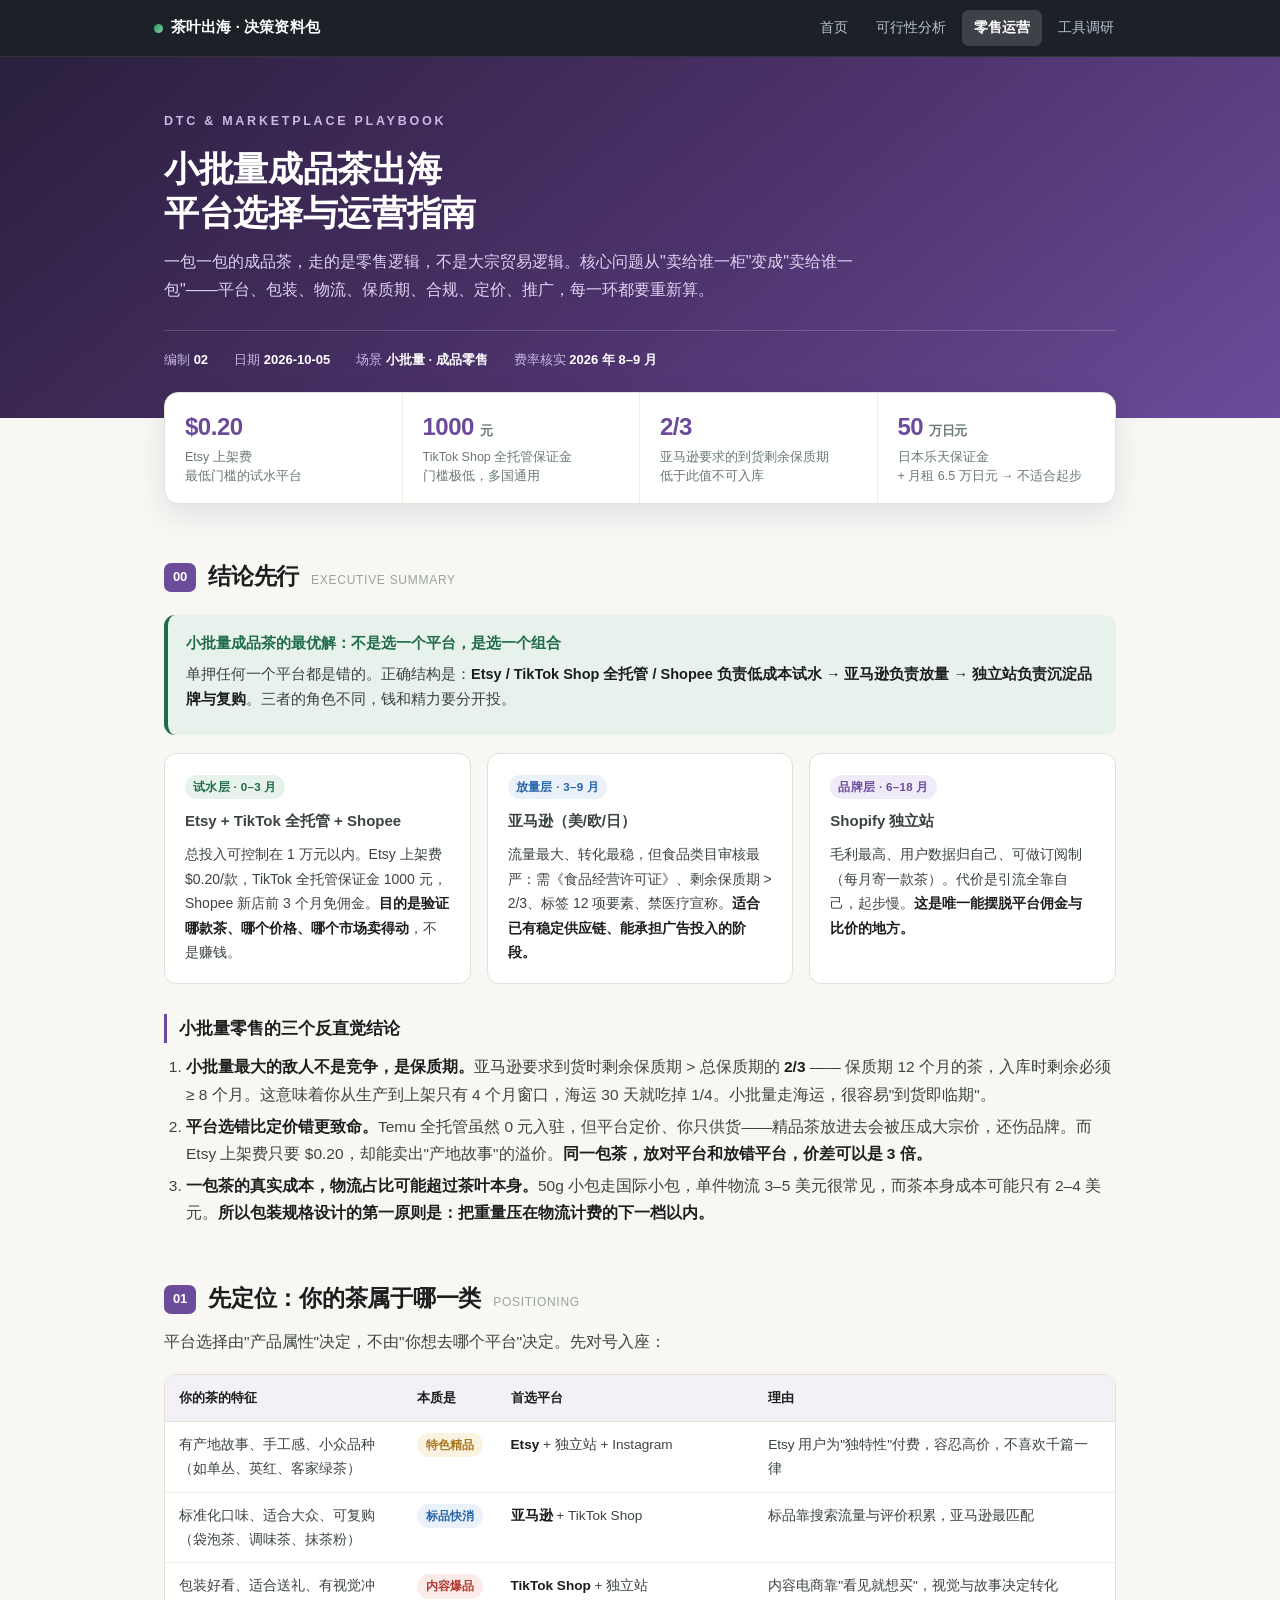
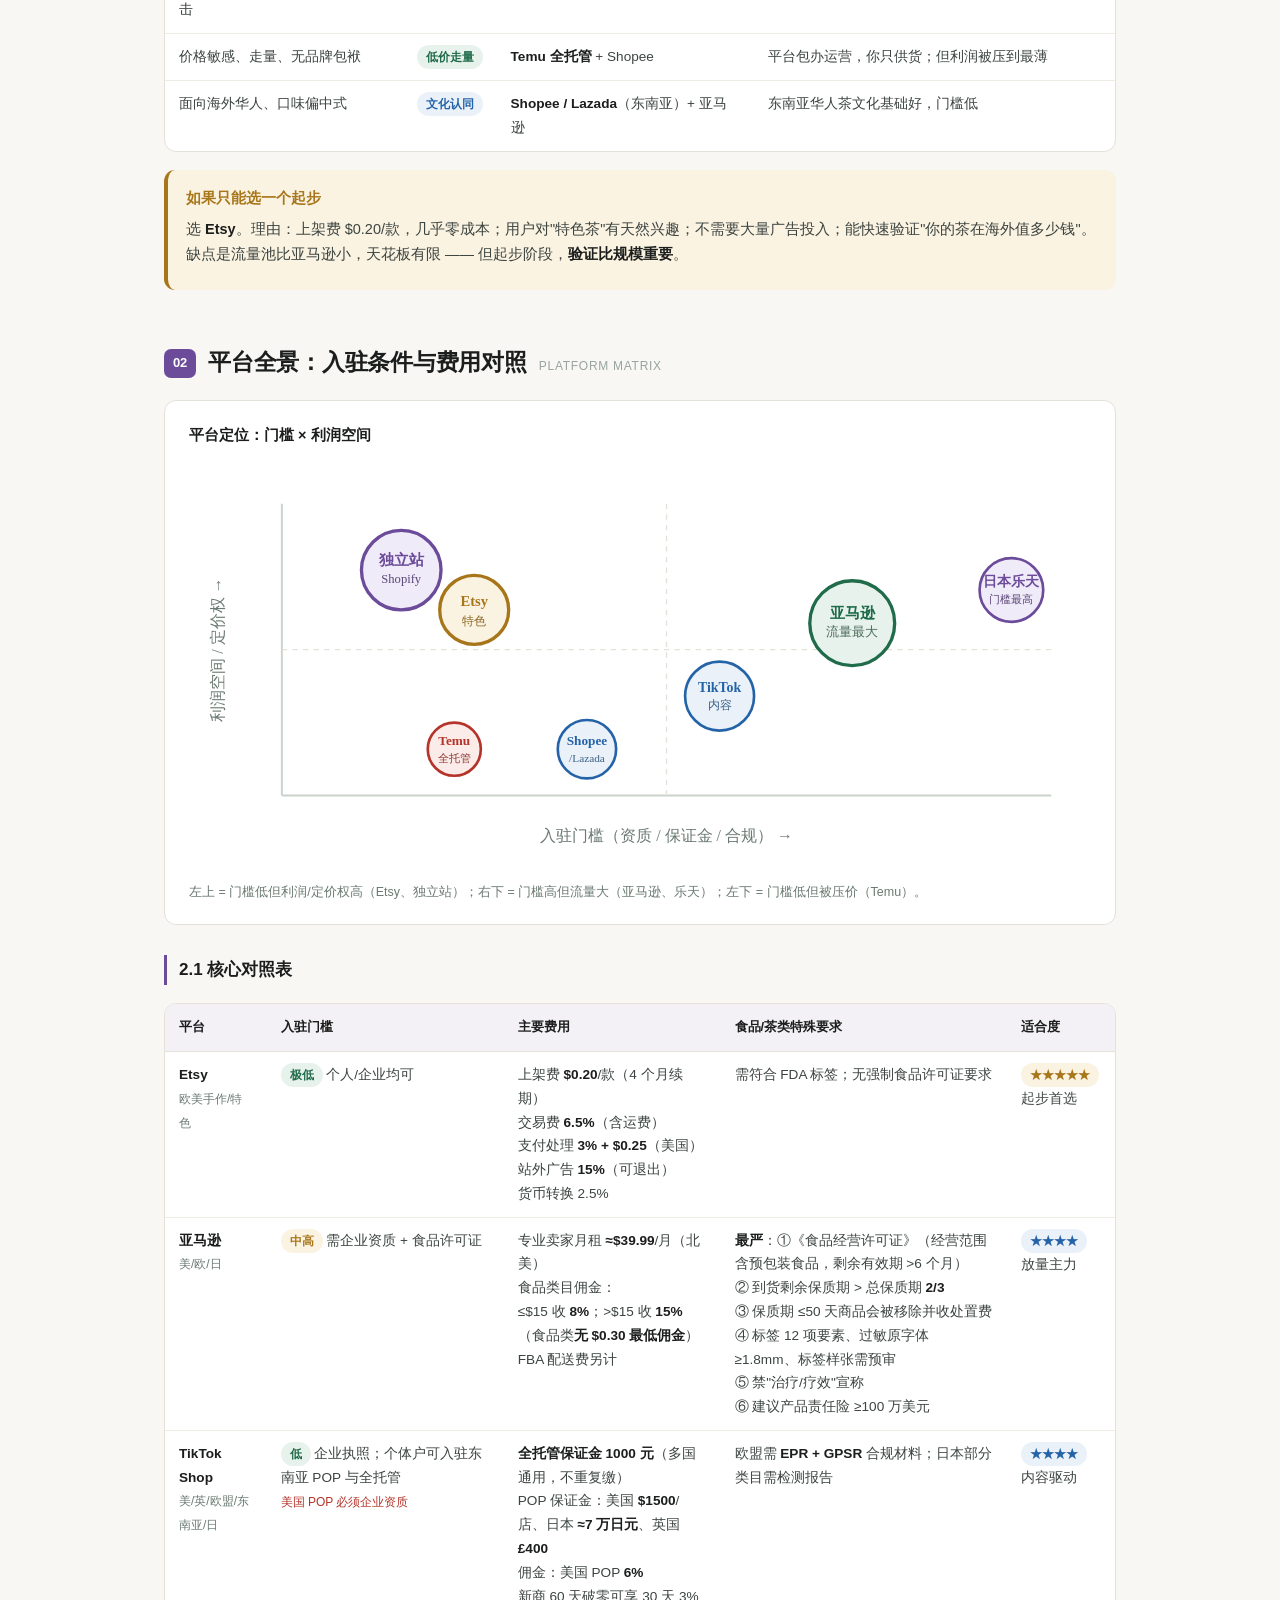
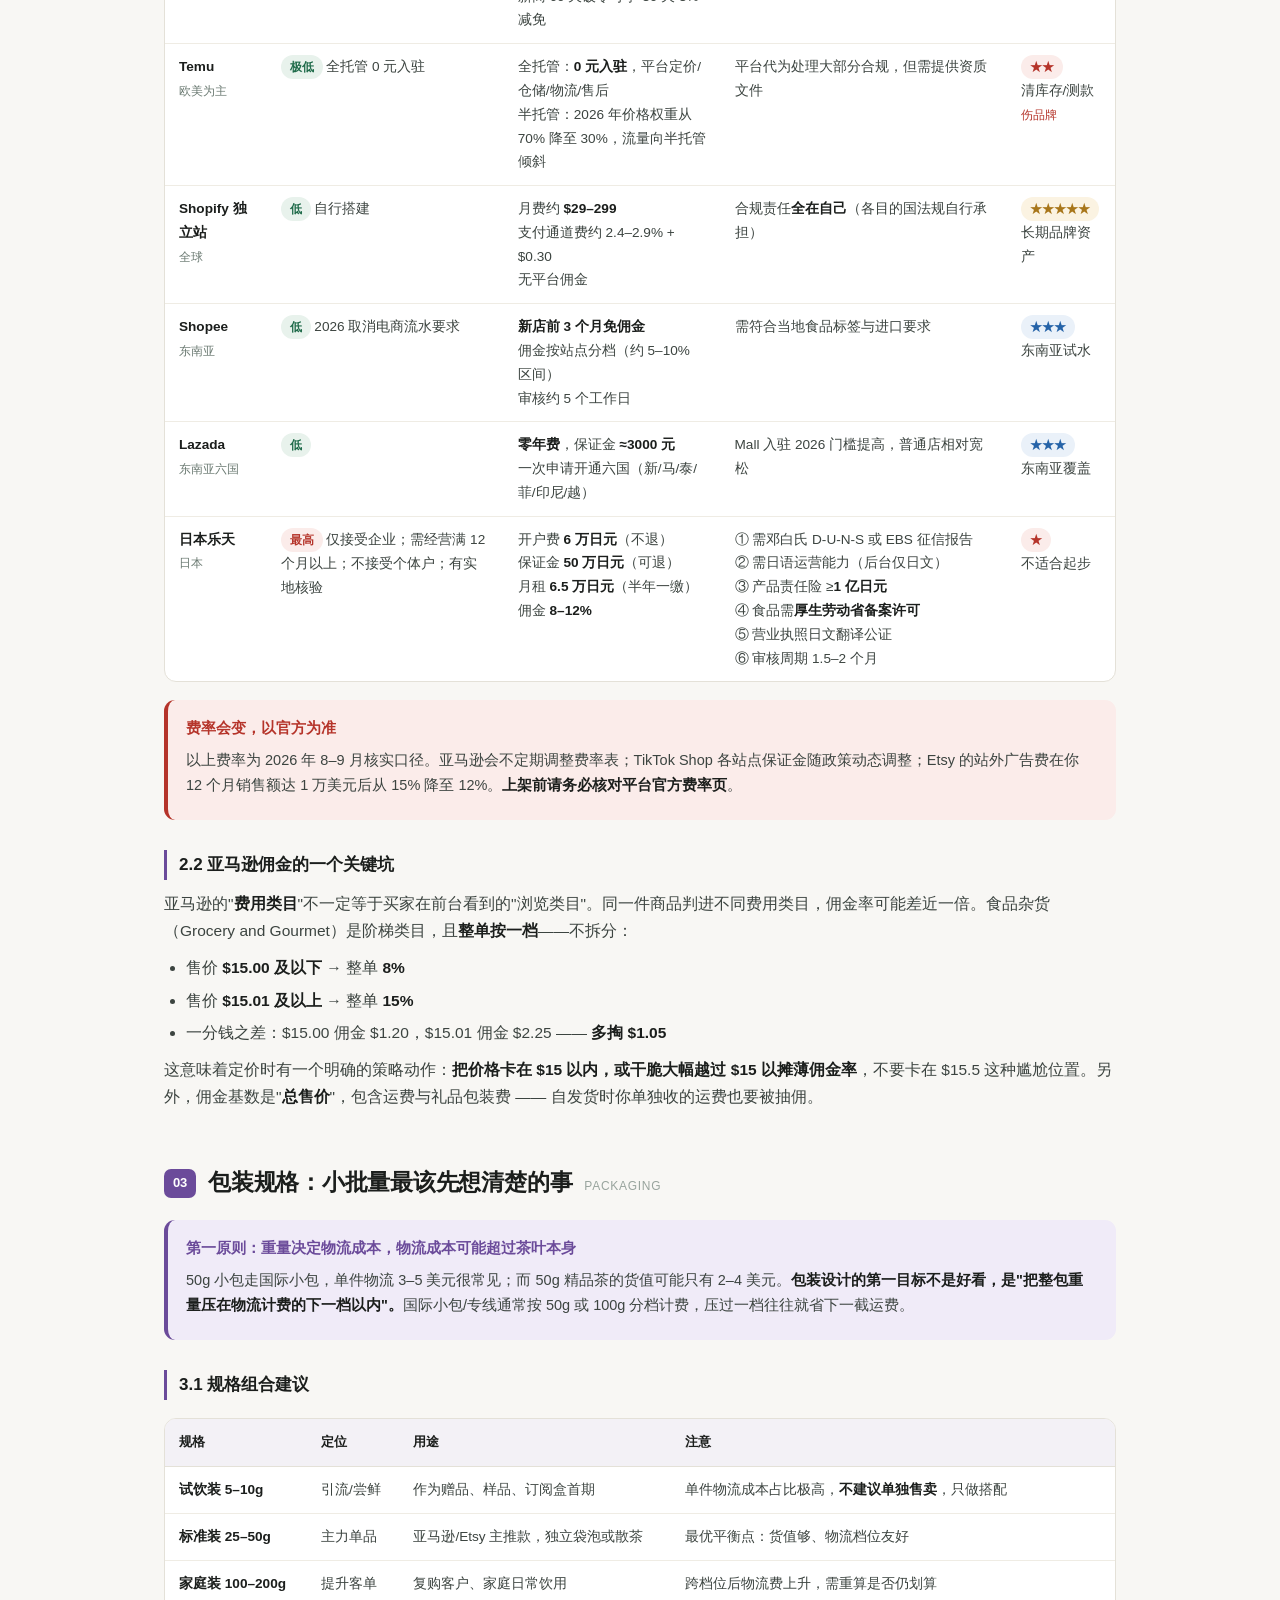
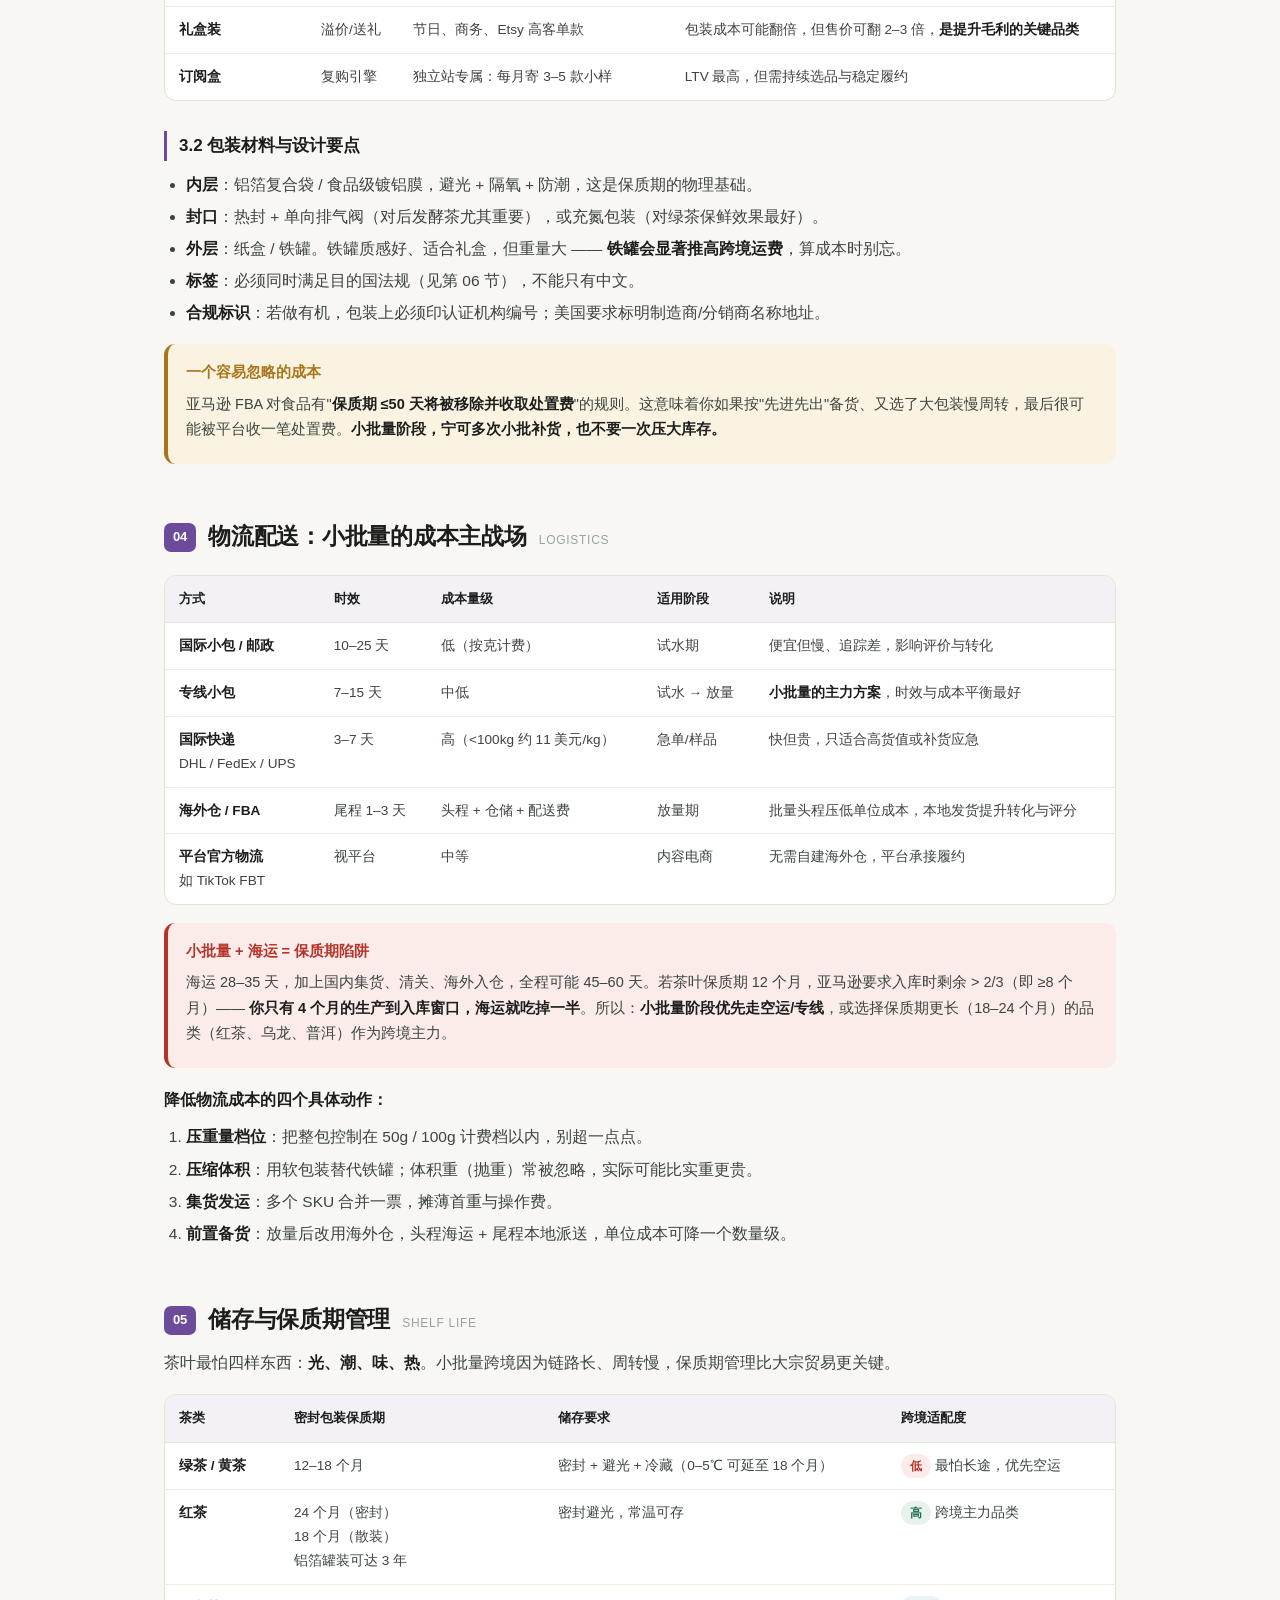
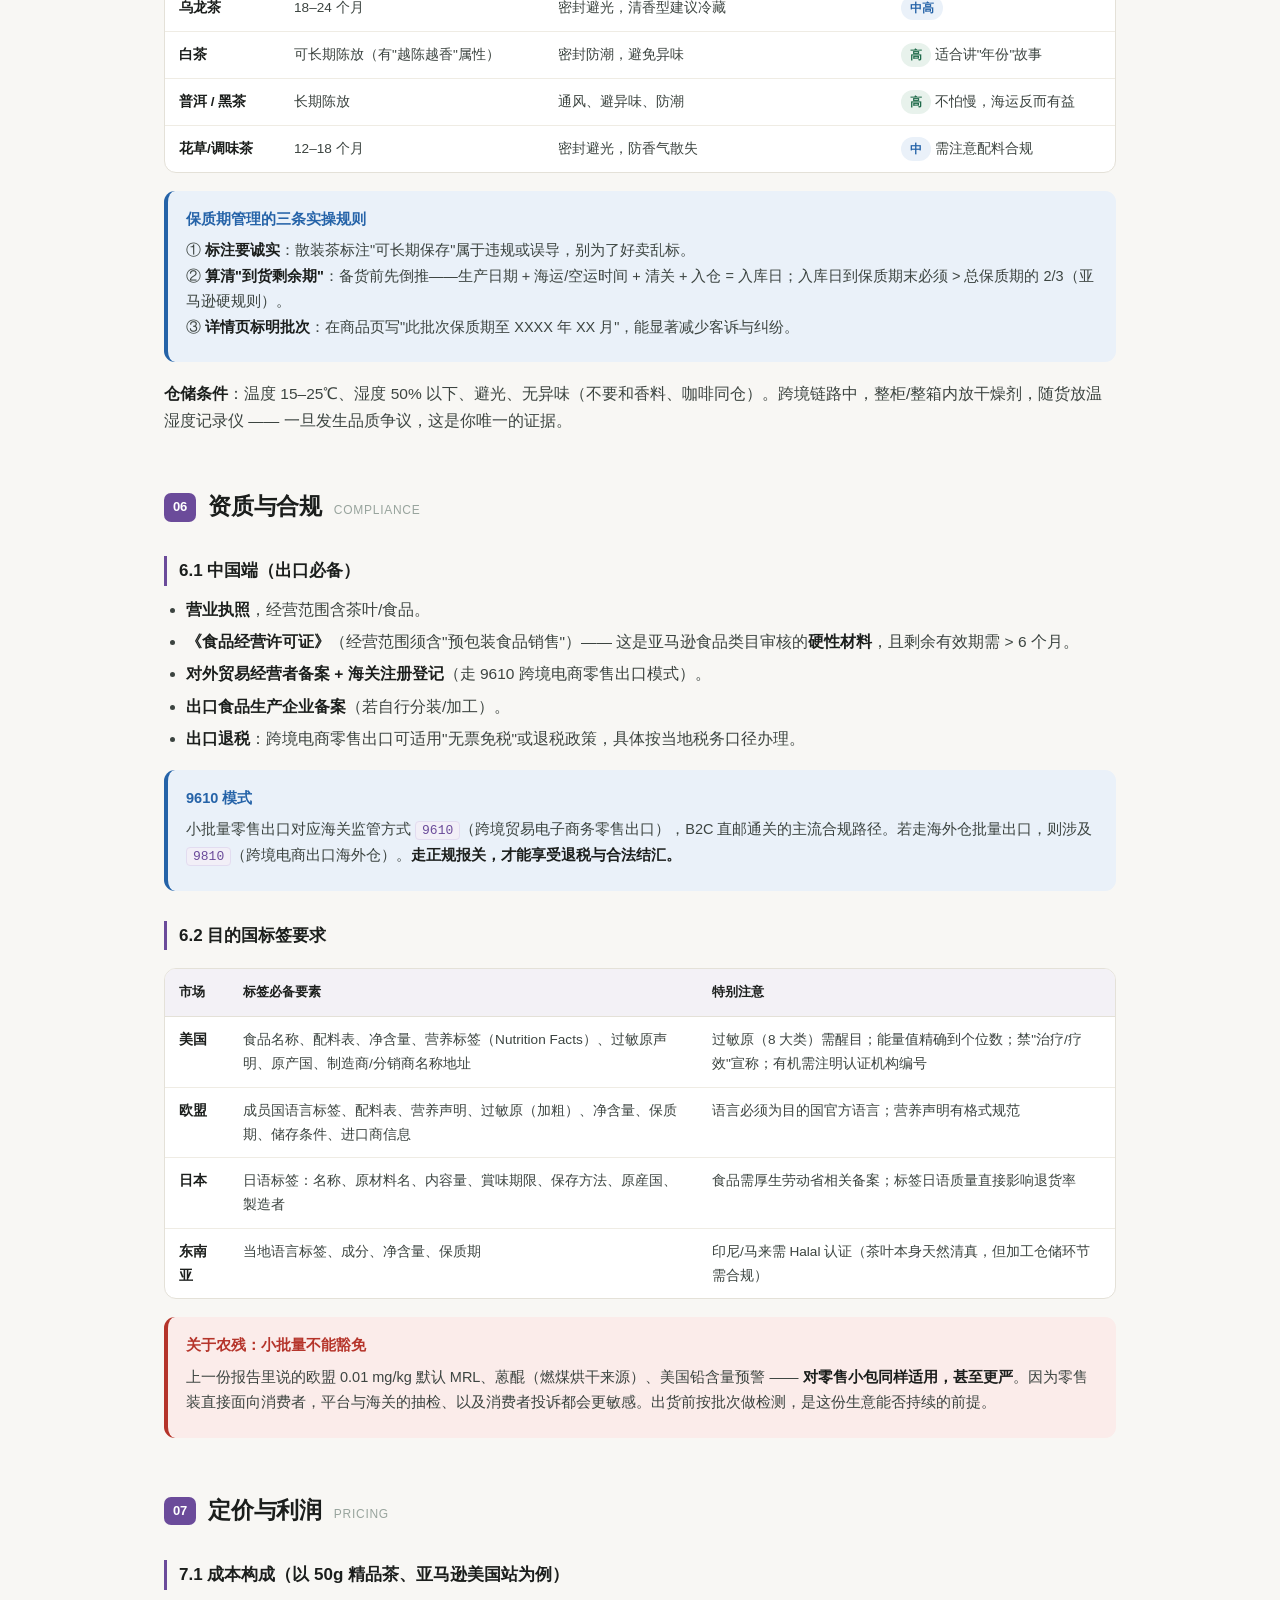
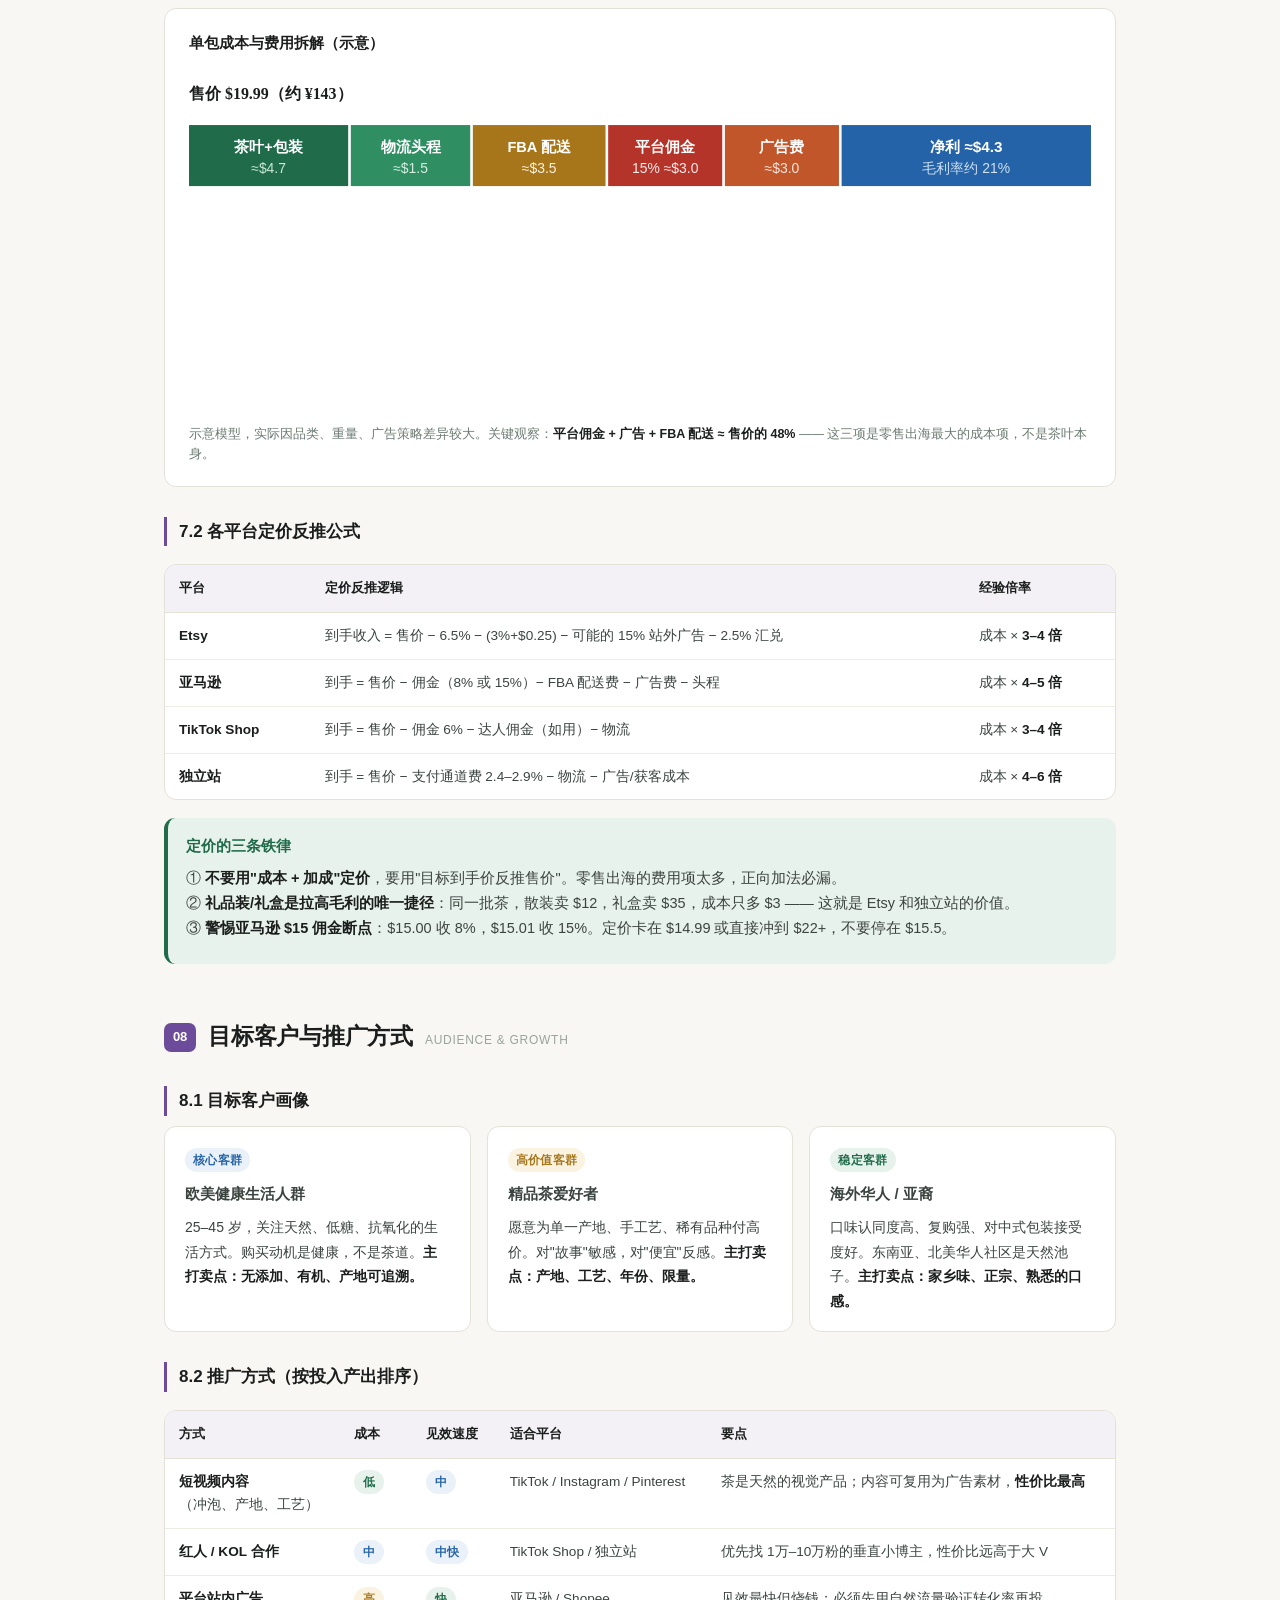
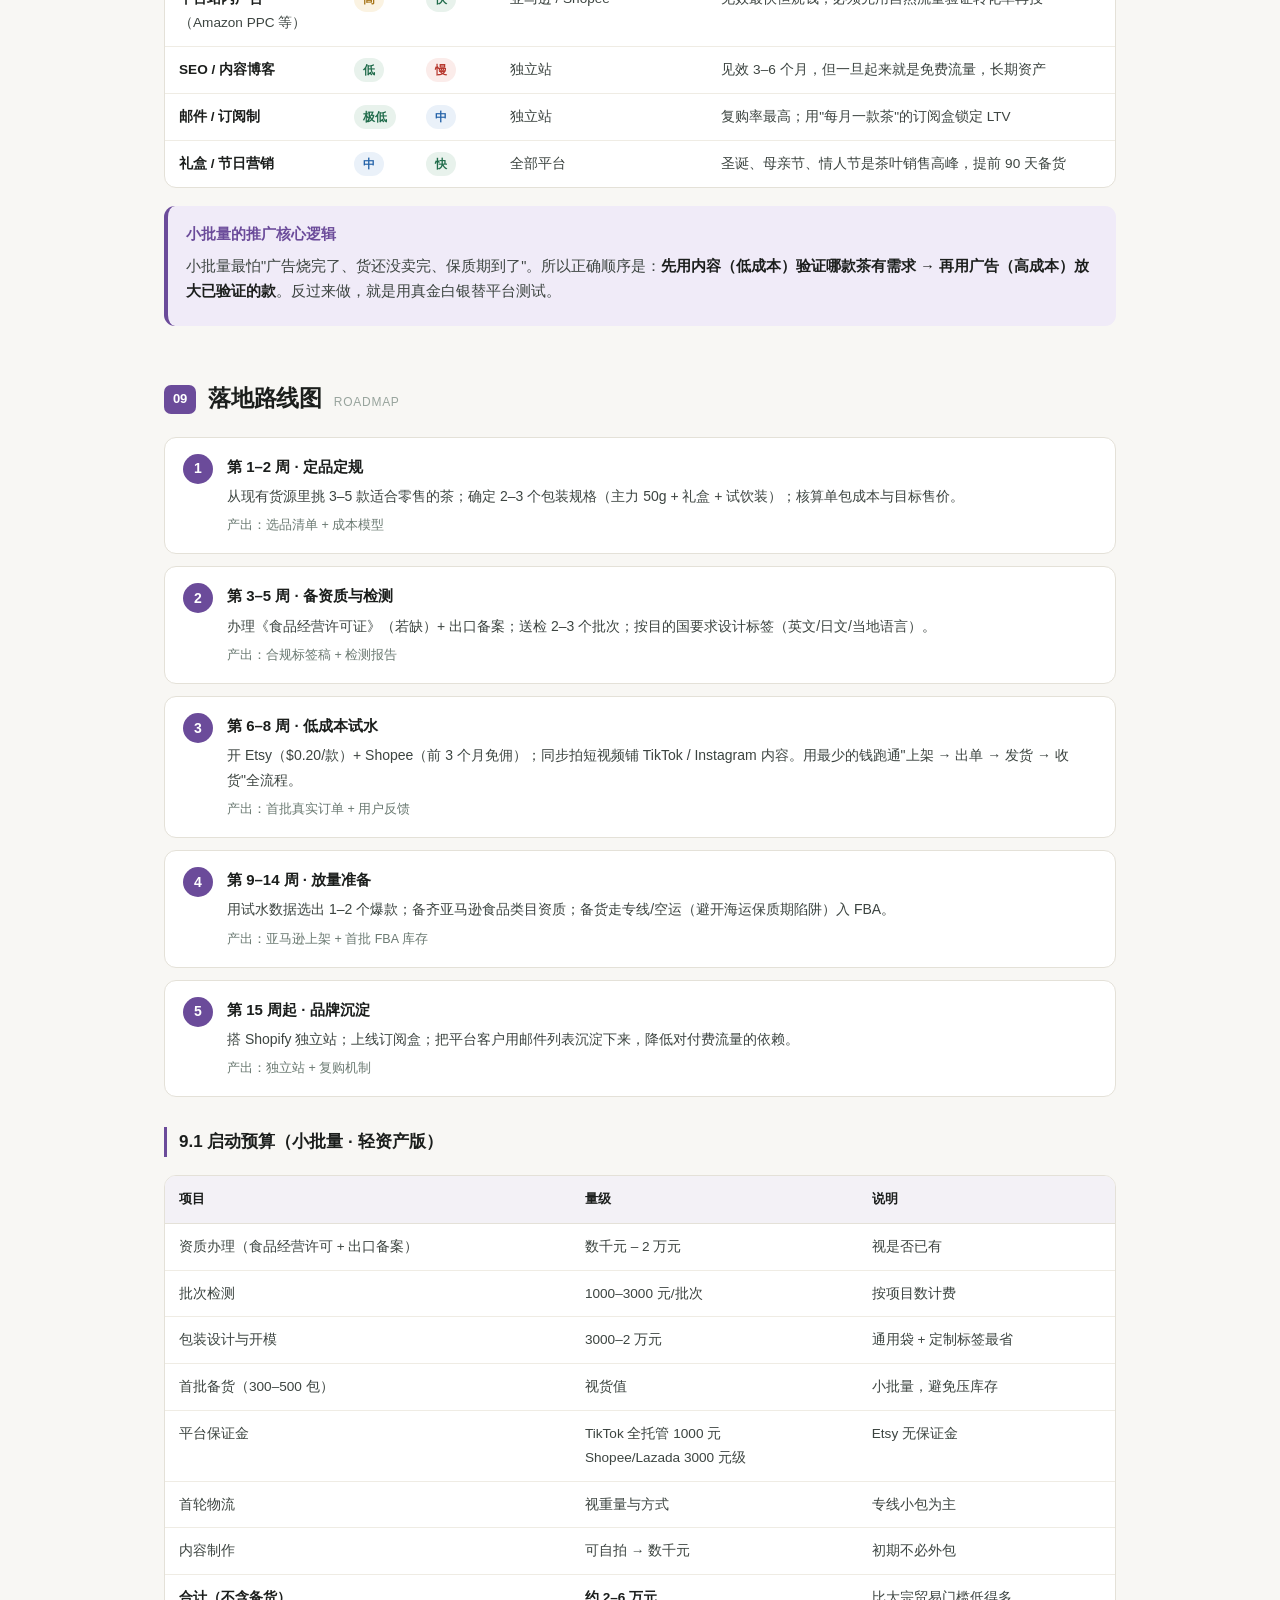
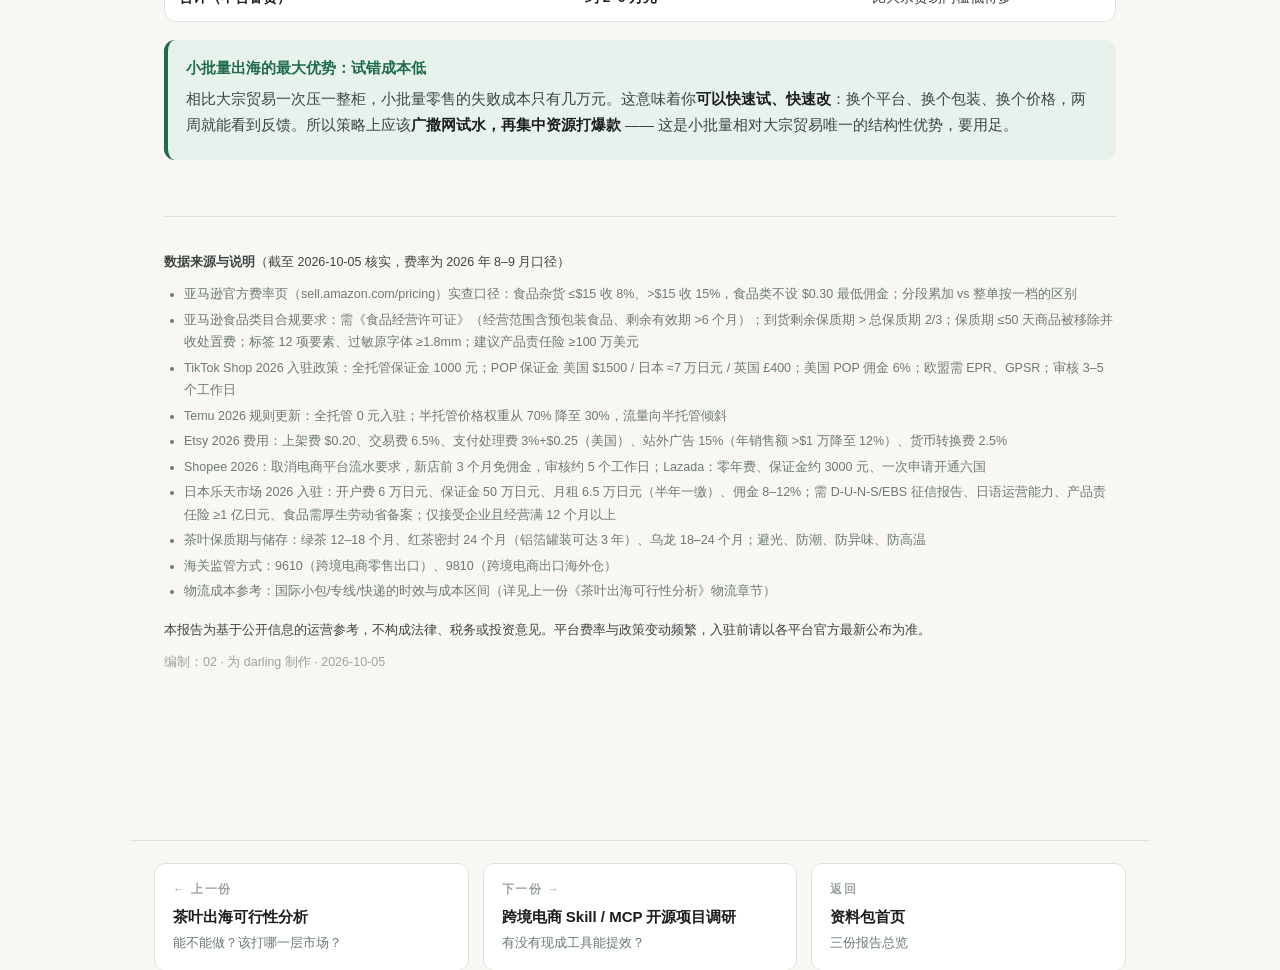
==== reports/dtc-playbook.html @ b07554e2 "茶叶出海决策资料包：可行性分析 / 零售运营指南 / 工具生态调研 - index.html 资料包首页（导航门户 + 三份报告入口） - reports/feasibility.html 茶叶出海可" ====
<!DOCTYPE html>
<html lang="zh-CN">
<head>
<meta charset="UTF-8">
<meta name="viewport" content="width=device-width, initial-scale=1.0">
<title>小批量成品茶出海 · 平台选择与运营指南</title>
<style>
  :root{
    --ink:#1b1e1c; --ink-2:#3c4440; --muted:#6b7a72; --faint:#98a49d;
    --bg:#f8f7f4; --card:#ffffff; --line:#e4e1d8; --line-2:#efece4;
    --green:#1f6b4a; --green-2:#2f8f63; --green-3:#e8f2ec;
    --gold:#a8761a; --gold-bg:#fbf3e2;
    --red:#b5342a; --red-bg:#fbecea;
    --blue:#2563a8; --blue-bg:#eaf1f9;
    --purple:#6b4b9a; --purple-bg:#f0ebf8;
  }
  *{box-sizing:border-box;}
  html{scroll-behavior:smooth;}
  body{
    margin:0; background:var(--bg); color:var(--ink);
    font-family:"Segoe UI","PingFang SC","Microsoft YaHei",-apple-system,sans-serif;
    font-size:15.5px; line-height:1.75; -webkit-font-smoothing:antialiased;
  }
  .wrap{max-width:1000px; margin:0 auto; padding:0 24px 100px;}

  header.hero{
    background:linear-gradient(140deg,#2a1f3d 0%,#4a3168 50%,#6b4b9a 100%);
    color:#fff; padding:54px 24px 46px;
  }
  .hero-in{max-width:1000px; margin:0 auto; padding:0 24px;}
  .hero .kicker{font-size:12.5px; letter-spacing:.22em; text-transform:uppercase; color:#cbb8ea; font-weight:600; margin-bottom:14px;}
  .hero h1{font-size:35px; line-height:1.25; margin:0 0 14px; font-weight:700; letter-spacing:-.01em;}
  .hero p.sub{font-size:16px; color:#ded4f2; margin:0 0 26px; max-width:740px;}
  .hero .meta{display:flex; flex-wrap:wrap; gap:10px 26px; font-size:13px; color:#c6b6e4; border-top:1px solid rgba(255,255,255,.18); padding-top:18px;}
  .hero .meta b{color:#fff; font-weight:600;}

  .metrics{display:grid; grid-template-columns:repeat(4,1fr); background:var(--card); border:1px solid var(--line); border-radius:14px; margin:-26px auto 40px; overflow:hidden; box-shadow:0 10px 30px rgba(40,30,60,.1); position:relative; z-index:2;}
  .metric{padding:20px 20px 18px; border-right:1px solid var(--line-2);}
  .metric:last-child{border-right:none;}
  .metric .v{font-size:24px; font-weight:700; color:var(--purple); letter-spacing:-.02em; line-height:1.2;}
  .metric .v small{font-size:13px; color:var(--muted); font-weight:600;}
  .metric .l{font-size:12.5px; color:var(--muted); margin-top:6px; line-height:1.5;}

  section{margin:44px 0 0;}
  h2{font-size:23px; margin:0 0 6px; padding-top:8px; font-weight:700; letter-spacing:-.01em; display:flex; align-items:baseline; gap:12px;}
  h2 .num{font-size:13px; color:#fff; background:var(--purple); border-radius:7px; padding:3px 9px; font-weight:700; flex:none; transform:translateY(-3px);}
  h2 .en{font-size:12px; color:var(--faint); font-weight:500; letter-spacing:.06em;}
  h3{font-size:17px; margin:30px 0 10px; font-weight:700; padding-left:12px; border-left:3px solid var(--purple);}
  h4{font-size:15px; margin:20px 0 8px; font-weight:700; color:var(--ink-2);}
  p{margin:10px 0; color:var(--ink-2);}
  ul,ol{margin:10px 0; padding-left:22px; color:var(--ink-2);}
  li{margin:5px 0;}
  strong{color:var(--ink); font-weight:700;}
  code{background:#f2eff7; border:1px solid #e2dcf0; border-radius:4px; padding:1px 6px; font-size:13px; font-family:"Cascadia Code",Consolas,monospace; color:var(--purple);}

  .card{background:var(--card); border:1px solid var(--line); border-radius:12px; padding:22px 24px; margin:18px 0;}
  .grid2{display:grid; grid-template-columns:1fr 1fr; gap:16px;}
  .grid3{display:grid; grid-template-columns:repeat(3,1fr); gap:16px;}
  .mini{background:var(--card); border:1px solid var(--line); border-radius:12px; padding:18px 20px;}
  .mini h4{margin:0 0 8px; font-size:15px;}
  .mini p{font-size:14px; margin:6px 0 0;}
  .mini .tag{display:inline-block; font-size:11.5px; font-weight:700; padding:2px 8px; border-radius:20px; margin-bottom:9px; letter-spacing:.03em;}
  .t-green{background:var(--green-3); color:var(--green);}
  .t-blue{background:var(--blue-bg); color:var(--blue);}
  .t-gold{background:var(--gold-bg); color:var(--gold);}
  .t-red{background:var(--red-bg); color:var(--red);}
  .t-purple{background:var(--purple-bg); color:var(--purple);}

  .callout{border-radius:11px; padding:16px 20px 16px 18px; margin:18px 0; border-left:4px solid; font-size:14.5px;}
  .callout p{margin:6px 0;}
  .callout .h{font-weight:700; margin-bottom:4px; font-size:14.5px;}
  .c-verdict{background:var(--green-3); border-color:var(--green);}
  .c-verdict .h{color:var(--green);}
  .c-warn{background:var(--red-bg); border-color:var(--red);}
  .c-warn .h{color:var(--red);}
  .c-note{background:var(--gold-bg); border-color:var(--gold);}
  .c-note .h{color:var(--gold);}
  .c-info{background:var(--blue-bg); border-color:var(--blue);}
  .c-info .h{color:var(--blue);}
  .c-purple{background:var(--purple-bg); border-color:var(--purple);}
  .c-purple .h{color:var(--purple);}

  .tbl-wrap{overflow-x:auto; margin:18px 0; border:1px solid var(--line); border-radius:12px; background:var(--card);}
  table{border-collapse:collapse; width:100%; font-size:13.6px; min-width:680px;}
  thead th{background:#f3f1f6; color:var(--ink); text-align:left; font-weight:700; padding:12px 14px; border-bottom:1.5px solid var(--line); white-space:nowrap; font-size:13px;}
  tbody td{padding:11px 14px; border-bottom:1px solid var(--line-2); vertical-align:top; color:var(--ink-2);}
  tbody tr:last-child td{border-bottom:none;}
  tbody tr:hover{background:#faf9fc;}
  td strong{color:var(--ink);}
  .pill{display:inline-block; font-size:11.5px; font-weight:700; padding:2px 9px; border-radius:20px; white-space:nowrap;}
  .p1{background:var(--green-3); color:var(--green);}
  .p2{background:var(--blue-bg); color:var(--blue);}
  .p3{background:var(--gold-bg); color:var(--gold);}
  .p4{background:var(--red-bg); color:var(--red);}
  .num-cell{font-variant-numeric:tabular-nums;}

  .chart-box{background:var(--card); border:1px solid var(--line); border-radius:12px; padding:22px 24px; margin:18px 0;}
  .chart-box .cap{font-size:12.5px; color:var(--muted); margin-top:12px; line-height:1.6;}
  .chart-box .ttl{font-size:14.5px; font-weight:700; margin-bottom:16px; color:var(--ink);}

  .steps{counter-reset:s; margin:18px 0;}
  .step{position:relative; padding:16px 20px 16px 62px; background:var(--card); border:1px solid var(--line); border-radius:12px; margin-bottom:12px;}
  .step::before{counter-increment:s; content:counter(s); position:absolute; left:18px; top:16px; width:30px; height:30px; background:var(--purple); color:#fff; border-radius:50%; display:flex; align-items:center; justify-content:center; font-weight:700; font-size:14px;}
  .step .st{font-weight:700; font-size:15px; margin-bottom:4px;}
  .step .sd{font-size:14px; color:var(--ink-2);}
  .step .sw{font-size:12.5px; color:var(--muted); margin-top:7px;}

  .check{list-style:none; padding-left:0;}
  .check li{padding-left:26px; position:relative; margin:7px 0; font-size:14.5px;}
  .check li::before{content:"☐"; position:absolute; left:0; top:0; color:var(--purple); font-size:15px; font-weight:700;}

  footer{margin-top:56px; padding-top:24px; border-top:1px solid var(--line); font-size:12.5px; color:var(--muted); line-height:1.8;}
  footer b{color:var(--ink-2);}
  .src-list{font-size:12.5px; color:var(--muted); padding-left:20px;}
  .src-list li{margin:3px 0;}

  @media (max-width:820px){
    .metrics{grid-template-columns:1fr 1fr;}
    .metric:nth-child(2){border-right:none;}
    .metric:nth-child(1),.metric:nth-child(2){border-bottom:1px solid var(--line-2);}
    .grid2,.grid3{grid-template-columns:1fr;}
    .hero h1{font-size:27px;}
    body{font-size:15px;}
  }
</style>
<link rel="stylesheet" href="../assets/site.css">
</head>
<body>

<nav class="site-nav">
  <div class="site-nav-in">
    <a class="brand" href="../index.html"><span class="dot"></span>茶叶出海 · 决策资料包</a>
    <div class="links">
      <a href="../index.html">首页</a>
      <a href="feasibility.html">可行性分析</a>
      <a href="dtc-playbook.html" class="active">零售运营</a>
      <a href="skill-landscape.html">工具调研</a>

    </div>
  </div>
</nav>


<header class="hero">
  <div class="hero-in">
    <div class="kicker">DTC &amp; Marketplace Playbook</div>
    <h1>小批量成品茶出海<br>平台选择与运营指南</h1>
    <p class="sub">一包一包的成品茶，走的是零售逻辑，不是大宗贸易逻辑。核心问题从"卖给谁一柜"变成"卖给谁一包"——平台、包装、物流、保质期、合规、定价、推广，每一环都要重新算。</p>
    <div class="meta">
      <span>编制 <b>02</b></span>
      <span>日期 <b>2026-10-05</b></span>
      <span>场景 <b>小批量 · 成品零售</b></span>
      <span>费率核实 <b>2026 年 8–9 月</b></span>
    </div>
  </div>
</header>

<div class="wrap">

  <div class="metrics">
    <div class="metric">
      <div class="v">$0.20</div>
      <div class="l">Etsy 上架费<br>最低门槛的试水平台</div>
    </div>
    <div class="metric">
      <div class="v">1000 <small>元</small></div>
      <div class="l">TikTok Shop 全托管保证金<br>门槛极低，多国通用</div>
    </div>
    <div class="metric">
      <div class="v">2/3</div>
      <div class="l">亚马逊要求的到货剩余保质期<br>低于此值不可入库</div>
    </div>
    <div class="metric">
      <div class="v">50 <small>万日元</small></div>
      <div class="l">日本乐天保证金<br>+ 月租 6.5 万日元 → 不适合起步</div>
    </div>
  </div>

  <!-- 0 -->
  <section id="s0">
    <h2><span class="num">00</span>结论先行 <span class="en">EXECUTIVE SUMMARY</span></h2>

    <div class="callout c-verdict">
      <div class="h">小批量成品茶的最优解：不是选一个平台，是选一个组合</div>
      <p>单押任何一个平台都是错的。正确结构是：<strong>Etsy / TikTok Shop 全托管 / Shopee 负责低成本试水 → 亚马逊负责放量 → 独立站负责沉淀品牌与复购</strong>。三者的角色不同，钱和精力要分开投。</p>
    </div>

    <div class="grid3">
      <div class="mini">
        <span class="tag t-green">试水层 · 0–3 月</span>
        <h4>Etsy + TikTok 全托管 + Shopee</h4>
        <p>总投入可控制在 1 万元以内。Etsy 上架费 $0.20/款，TikTok 全托管保证金 1000 元，Shopee 新店前 3 个月免佣金。<strong>目的是验证哪款茶、哪个价格、哪个市场卖得动</strong>，不是赚钱。</p>
      </div>
      <div class="mini">
        <span class="tag t-blue">放量层 · 3–9 月</span>
        <h4>亚马逊（美/欧/日）</h4>
        <p>流量最大、转化最稳，但食品类目审核最严：需《食品经营许可证》、剩余保质期 &gt; 2/3、标签 12 项要素、禁医疗宣称。<strong>适合已有稳定供应链、能承担广告投入的阶段。</strong></p>
      </div>
      <div class="mini">
        <span class="tag t-purple">品牌层 · 6–18 月</span>
        <h4>Shopify 独立站</h4>
        <p>毛利最高、用户数据归自己、可做订阅制（每月寄一款茶）。代价是引流全靠自己，起步慢。<strong>这是唯一能摆脱平台佣金与比价的地方。</strong></p>
      </div>
    </div>

    <h3>小批量零售的三个反直觉结论</h3>
    <ol>
      <li><strong>小批量最大的敌人不是竞争，是保质期。</strong>亚马逊要求到货时剩余保质期 &gt; 总保质期的 <strong>2/3</strong> —— 保质期 12 个月的茶，入库时剩余必须 ≥ 8 个月。这意味着你从生产到上架只有 4 个月窗口，海运 30 天就吃掉 1/4。小批量走海运，很容易"到货即临期"。</li>
      <li><strong>平台选错比定价错更致命。</strong>Temu 全托管虽然 0 元入驻，但平台定价、你只供货——精品茶放进去会被压成大宗价，还伤品牌。而 Etsy 上架费只要 $0.20，却能卖出"产地故事"的溢价。<strong>同一包茶，放对平台和放错平台，价差可以是 3 倍。</strong></li>
      <li><strong>一包茶的真实成本，物流占比可能超过茶叶本身。</strong>50g 小包走国际小包，单件物流 3–5 美元很常见，而茶本身成本可能只有 2–4 美元。<strong>所以包装规格设计的第一原则是：把重量压在物流计费的下一档以内。</strong></li>
    </ol>
  </section>

  <!-- 1 -->
  <section id="s1">
    <h2><span class="num">01</span>先定位：你的茶属于哪一类 <span class="en">POSITIONING</span></h2>
    <p>平台选择由"产品属性"决定，不由"你想去哪个平台"决定。先对号入座：</p>

    <div class="tbl-wrap">
      <table>
        <thead>
          <tr><th>你的茶的特征</th><th>本质是</th><th>首选平台</th><th>理由</th></tr>
        </thead>
        <tbody>
          <tr>
            <td>有产地故事、手工感、小众品种<br>（如单丛、英红、客家绿茶）</td>
            <td><span class="pill p3">特色精品</span></td>
            <td><strong>Etsy</strong> + 独立站 + Instagram</td>
            <td>Etsy 用户为"独特性"付费，容忍高价，不喜欢千篇一律</td>
          </tr>
          <tr>
            <td>标准化口味、适合大众、可复购<br>（袋泡茶、调味茶、抹茶粉）</td>
            <td><span class="pill p2">标品快消</span></td>
            <td><strong>亚马逊</strong> + TikTok Shop</td>
            <td>标品靠搜索流量与评价积累，亚马逊最匹配</td>
          </tr>
          <tr>
            <td>包装好看、适合送礼、有视觉冲击</td>
            <td><span class="pill p4">内容爆品</span></td>
            <td><strong>TikTok Shop</strong> + 独立站</td>
            <td>内容电商靠"看见就想买"，视觉与故事决定转化</td>
          </tr>
          <tr>
            <td>价格敏感、走量、无品牌包袱</td>
            <td><span class="pill p1">低价走量</span></td>
            <td><strong>Temu 全托管</strong> + Shopee</td>
            <td>平台包办运营，你只供货；但利润被压到最薄</td>
          </tr>
          <tr>
            <td>面向海外华人、口味偏中式</td>
            <td><span class="pill p2">文化认同</span></td>
            <td><strong>Shopee / Lazada</strong>（东南亚）+ 亚马逊</td>
            <td>东南亚华人茶文化基础好，门槛低</td>
          </tr>
        </tbody>
      </table>
    </div>

    <div class="callout c-note">
      <div class="h">如果只能选一个起步</div>
      <p>选 <strong>Etsy</strong>。理由：上架费 $0.20/款，几乎零成本；用户对"特色茶"有天然兴趣；不需要大量广告投入；能快速验证"你的茶在海外值多少钱"。缺点是流量池比亚马逊小，天花板有限 —— 但起步阶段，<strong>验证比规模重要</strong>。</p>
    </div>
  </section>

  <!-- 2 -->
  <section id="s2">
    <h2><span class="num">02</span>平台全景：入驻条件与费用对照 <span class="en">PLATFORM MATRIX</span></h2>

    <div class="chart-box">
      <div class="ttl">平台定位：门槛 × 利润空间</div>
      <svg viewBox="0 0 680 300" width="100%" role="img" aria-label="平台定位矩阵">
        <line x1="70" y1="250" x2="650" y2="250" stroke="#c9d3cc" stroke-width="1.5"/>
        <line x1="70" y1="30" x2="70" y2="250" stroke="#c9d3cc" stroke-width="1.5"/>
        <text x="360" y="284" text-anchor="middle" font-size="12" fill="#6b7a72" font-family="Segoe UI">入驻门槛（资质 / 保证金 / 合规） →</text>
        <text x="26" y="140" text-anchor="middle" font-size="12" fill="#6b7a72" font-family="Segoe UI" transform="rotate(-90 26 140)">利润空间 / 定价权 →</text>
        <line x1="360" y1="30" x2="360" y2="250" stroke="#e4e1d8" stroke-dasharray="4 4"/>
        <line x1="70" y1="140" x2="650" y2="140" stroke="#e4e1d8" stroke-dasharray="4 4"/>

        <circle cx="160" cy="80" r="30" fill="#f0ebf8" stroke="#6b4b9a" stroke-width="2.5"/>
        <text x="160" y="76" text-anchor="middle" font-size="11.5" font-weight="700" fill="#6b4b9a" font-family="Segoe UI">独立站</text>
        <text x="160" y="90" text-anchor="middle" font-size="9.5" fill="#5a4478" font-family="Segoe UI">Shopify</text>

        <circle cx="215" cy="110" r="26" fill="#fbf3e2" stroke="#a8761a" stroke-width="2.5"/>
        <text x="215" y="107" text-anchor="middle" font-size="11" font-weight="700" fill="#a8761a" font-family="Segoe UI">Etsy</text>
        <text x="215" y="121" text-anchor="middle" font-size="9" fill="#8a6420" font-family="Segoe UI">特色</text>

        <circle cx="400" cy="175" r="26" fill="#eaf1f9" stroke="#2563a8" stroke-width="2"/>
        <text x="400" y="172" text-anchor="middle" font-size="10.5" font-weight="700" fill="#2563a8" font-family="Segoe UI">TikTok</text>
        <text x="400" y="185" text-anchor="middle" font-size="9" fill="#3a5f85" font-family="Segoe UI">内容</text>

        <circle cx="500" cy="120" r="32" fill="#e8f2ec" stroke="#1f6b4a" stroke-width="2.5"/>
        <text x="500" y="116" text-anchor="middle" font-size="11.5" font-weight="700" fill="#1f6b4a" font-family="Segoe UI">亚马逊</text>
        <text x="500" y="130" text-anchor="middle" font-size="9.5" fill="#4b6b5b" font-family="Segoe UI">流量最大</text>

        <circle cx="300" cy="215" r="22" fill="#eaf1f9" stroke="#2563a8" stroke-width="2"/>
        <text x="300" y="212" text-anchor="middle" font-size="10" font-weight="700" fill="#2563a8" font-family="Segoe UI">Shopee</text>
        <text x="300" y="225" text-anchor="middle" font-size="8.5" fill="#3a5f85" font-family="Segoe UI">/Lazada</text>

        <circle cx="200" cy="215" r="20" fill="#fbecea" stroke="#b5342a" stroke-width="2"/>
        <text x="200" y="212" text-anchor="middle" font-size="10" font-weight="700" fill="#b5342a" font-family="Segoe UI">Temu</text>
        <text x="200" y="225" text-anchor="middle" font-size="8.5" fill="#8f3a33" font-family="Segoe UI">全托管</text>

        <circle cx="620" cy="95" r="24" fill="#f0ebf8" stroke="#6b4b9a" stroke-width="2"/>
        <text x="620" y="92" text-anchor="middle" font-size="10.5" font-weight="700" fill="#6b4b9a" font-family="Segoe UI">日本乐天</text>
        <text x="620" y="105" text-anchor="middle" font-size="8.5" fill="#5a4478" font-family="Segoe UI">门槛最高</text>
      </svg>
      <div class="cap">左上 = 门槛低但利润/定价权高（Etsy、独立站）；右下 = 门槛高但流量大（亚马逊、乐天）；左下 = 门槛低但被压价（Temu）。</div>
    </div>

    <h3>2.1 核心对照表</h3>
    <div class="tbl-wrap">
      <table>
        <thead>
          <tr><th>平台</th><th>入驻门槛</th><th>主要费用</th><th>食品/茶类特殊要求</th><th>适合度</th></tr>
        </thead>
        <tbody>
          <tr>
            <td><strong>Etsy</strong><br><span style="font-size:12px;color:var(--muted)">欧美手作/特色</span></td>
            <td><span class="pill p1">极低</span> 个人/企业均可</td>
            <td class="num-cell">上架费 <strong>$0.20</strong>/款（4 个月续期）<br>交易费 <strong>6.5%</strong>（含运费）<br>支付处理 <strong>3% + $0.25</strong>（美国）<br>站外广告 <strong>15%</strong>（可退出）<br>货币转换 2.5%</td>
            <td>需符合 FDA 标签；无强制食品许可证要求</td>
            <td><span class="pill p3">★★★★★</span><br>起步首选</td>
          </tr>
          <tr>
            <td><strong>亚马逊</strong><br><span style="font-size:12px;color:var(--muted)">美/欧/日</span></td>
            <td><span class="pill p3">中高</span> 需企业资质 + 食品许可证</td>
            <td class="num-cell">专业卖家月租 <strong>≈$39.99</strong>/月（北美）<br>食品类目佣金：<br>≤$15 收 <strong>8%</strong>；&gt;$15 收 <strong>15%</strong><br>（食品类<strong>无 $0.30 最低佣金</strong>）<br>FBA 配送费另计</td>
            <td><strong>最严</strong>：①《食品经营许可证》（经营范围含预包装食品，剩余有效期 &gt;6 个月）<br>② 到货剩余保质期 &gt; 总保质期 <strong>2/3</strong><br>③ 保质期 ≤50 天商品会被移除并收处置费<br>④ 标签 12 项要素、过敏原字体 ≥1.8mm、标签样张需预审<br>⑤ 禁"治疗/疗效"宣称<br>⑥ 建议产品责任险 ≥100 万美元</td>
            <td><span class="pill p2">★★★★</span><br>放量主力</td>
          </tr>
          <tr>
            <td><strong>TikTok Shop</strong><br><span style="font-size:12px;color:var(--muted)">美/英/欧盟/东南亚/日</span></td>
            <td><span class="pill p1">低</span> 企业执照；个体户可入驻东南亚 POP 与全托管<br><span style="font-size:12px;color:var(--red)">美国 POP 必须企业资质</span></td>
            <td class="num-cell"><strong>全托管保证金 1000 元</strong>（多国通用，不重复缴）<br>POP 保证金：美国 <strong>$1500</strong>/店、日本 <strong>≈7 万日元</strong>、英国 <strong>£400</strong><br>佣金：美国 POP <strong>6%</strong><br>新商 60 天破零可享 30 天 3% 减免</td>
            <td>欧盟需 <strong>EPR + GPSR</strong> 合规材料；日本部分类目需检测报告</td>
            <td><span class="pill p2">★★★★</span><br>内容驱动</td>
          </tr>
          <tr>
            <td><strong>Temu</strong><br><span style="font-size:12px;color:var(--muted)">欧美为主</span></td>
            <td><span class="pill p1">极低</span> 全托管 0 元入驻</td>
            <td class="num-cell">全托管：<strong>0 元入驻</strong>，平台定价/仓储/物流/售后<br>半托管：2026 年价格权重从 70% 降至 30%，流量向半托管倾斜</td>
            <td>平台代为处理大部分合规，但需提供资质文件</td>
            <td><span class="pill p4">★★</span><br>清库存/测款<br><span style="font-size:12px;color:var(--red)">伤品牌</span></td>
          </tr>
          <tr>
            <td><strong>Shopify 独立站</strong><br><span style="font-size:12px;color:var(--muted)">全球</span></td>
            <td><span class="pill p1">低</span> 自行搭建</td>
            <td class="num-cell">月费约 <strong>$29–299</strong><br>支付通道费约 2.4–2.9% + $0.30<br>无平台佣金</td>
            <td>合规责任<strong>全在自己</strong>（各目的国法规自行承担）</td>
            <td><span class="pill p3">★★★★★</span><br>长期品牌资产</td>
          </tr>
          <tr>
            <td><strong>Shopee</strong><br><span style="font-size:12px;color:var(--muted)">东南亚</span></td>
            <td><span class="pill p1">低</span> 2026 取消电商流水要求</td>
            <td class="num-cell"><strong>新店前 3 个月免佣金</strong><br>佣金按站点分档（约 5–10% 区间）<br>审核约 5 个工作日</td>
            <td>需符合当地食品标签与进口要求</td>
            <td><span class="pill p2">★★★</span><br>东南亚试水</td>
          </tr>
          <tr>
            <td><strong>Lazada</strong><br><span style="font-size:12px;color:var(--muted)">东南亚六国</span></td>
            <td><span class="pill p1">低</span></td>
            <td class="num-cell"><strong>零年费</strong>，保证金 <strong>≈3000 元</strong><br>一次申请开通六国（新/马/泰/菲/印尼/越）</td>
            <td>Mall 入驻 2026 门槛提高，普通店相对宽松</td>
            <td><span class="pill p2">★★★</span><br>东南亚覆盖</td>
          </tr>
          <tr>
            <td><strong>日本乐天</strong><br><span style="font-size:12px;color:var(--muted)">日本</span></td>
            <td><span class="pill p4">最高</span> 仅接受企业；需经营满 12 个月以上；不接受个体户；有实地核验</td>
            <td class="num-cell">开户费 <strong>6 万日元</strong>（不退）<br>保证金 <strong>50 万日元</strong>（可退）<br>月租 <strong>6.5 万日元</strong>（半年一缴）<br>佣金 <strong>8–12%</strong></td>
            <td>① 需邓白氏 D-U-N-S 或 EBS 征信报告<br>② 需日语运营能力（后台仅日文）<br>③ 产品责任险 ≥<strong>1 亿日元</strong><br>④ 食品需<strong>厚生劳动省备案许可</strong><br>⑤ 营业执照日文翻译公证<br>⑥ 审核周期 1.5–2 个月</td>
            <td><span class="pill p4">★</span><br>不适合起步</td>
          </tr>
        </tbody>
      </table>
    </div>

    <div class="callout c-warn">
      <div class="h">费率会变，以官方为准</div>
      <p>以上费率为 2026 年 8–9 月核实口径。亚马逊会不定期调整费率表；TikTok Shop 各站点保证金随政策动态调整；Etsy 的站外广告费在你 12 个月销售额达 1 万美元后从 15% 降至 12%。<strong>上架前请务必核对平台官方费率页</strong>。</p>
    </div>

    <h3>2.2 亚马逊佣金的一个关键坑</h3>
    <p>亚马逊的"<strong>费用类目</strong>"不一定等于买家在前台看到的"浏览类目"。同一件商品判进不同费用类目，佣金率可能差近一倍。食品杂货（Grocery and Gourmet）是阶梯类目，且<strong>整单按一档</strong>——不拆分：</p>
    <ul>
      <li>售价 <strong>$15.00 及以下</strong> → 整单 <strong>8%</strong></li>
      <li>售价 <strong>$15.01 及以上</strong> → 整单 <strong>15%</strong></li>
      <li>一分钱之差：$15.00 佣金 $1.20，$15.01 佣金 $2.25 —— <strong>多掏 $1.05</strong></li>
    </ul>
    <p>这意味着定价时有一个明确的策略动作：<strong>把价格卡在 $15 以内，或干脆大幅越过 $15 以摊薄佣金率</strong>，不要卡在 $15.5 这种尴尬位置。另外，佣金基数是"<strong>总售价</strong>"，包含运费与礼品包装费 —— 自发货时你单独收的运费也要被抽佣。</p>
  </section>

  <!-- 3 -->
  <section id="s3">
    <h2><span class="num">03</span>包装规格：小批量最该先想清楚的事 <span class="en">PACKAGING</span></h2>

    <div class="callout c-purple">
      <div class="h">第一原则：重量决定物流成本，物流成本可能超过茶叶本身</div>
      <p>50g 小包走国际小包，单件物流 3–5 美元很常见；而 50g 精品茶的货值可能只有 2–4 美元。<strong>包装设计的第一目标不是好看，是"把整包重量压在物流计费的下一档以内"。</strong>国际小包/专线通常按 50g 或 100g 分档计费，压过一档往往就省下一截运费。</p>
    </div>

    <h3>3.1 规格组合建议</h3>
    <div class="tbl-wrap">
      <table>
        <thead>
          <tr><th>规格</th><th>定位</th><th>用途</th><th>注意</th></tr>
        </thead>
        <tbody>
          <tr>
            <td><strong>试饮装 5–10g</strong></td>
            <td>引流/尝鲜</td>
            <td>作为赠品、样品、订阅盒首期</td>
            <td>单件物流成本占比极高，<strong>不建议单独售卖</strong>，只做搭配</td>
          </tr>
          <tr>
            <td><strong>标准装 25–50g</strong></td>
            <td>主力单品</td>
            <td>亚马逊/Etsy 主推款，独立袋泡或散茶</td>
            <td>最优平衡点：货值够、物流档位友好</td>
          </tr>
          <tr>
            <td><strong>家庭装 100–200g</strong></td>
            <td>提升客单</td>
            <td>复购客户、家庭日常饮用</td>
            <td>跨档位后物流费上升，需重算是否仍划算</td>
          </tr>
          <tr>
            <td><strong>礼盒装</strong></td>
            <td>溢价/送礼</td>
            <td>节日、商务、Etsy 高客单款</td>
            <td>包装成本可能翻倍，但售价可翻 2–3 倍，<strong>是提升毛利的关键品类</strong></td>
          </tr>
          <tr>
            <td><strong>订阅盒</strong></td>
            <td>复购引擎</td>
            <td>独立站专属：每月寄 3–5 款小样</td>
            <td>LTV 最高，但需持续选品与稳定履约</td>
          </tr>
        </tbody>
      </table>
    </div>

    <h3>3.2 包装材料与设计要点</h3>
    <ul>
      <li><strong>内层</strong>：铝箔复合袋 / 食品级镀铝膜，避光 + 隔氧 + 防潮，这是保质期的物理基础。</li>
      <li><strong>封口</strong>：热封 + 单向排气阀（对后发酵茶尤其重要），或充氮包装（对绿茶保鲜效果最好）。</li>
      <li><strong>外层</strong>：纸盒 / 铁罐。铁罐质感好、适合礼盒，但重量大 —— <strong>铁罐会显著推高跨境运费</strong>，算成本时别忘。</li>
      <li><strong>标签</strong>：必须同时满足目的国法规（见第 06 节），不能只有中文。</li>
      <li><strong>合规标识</strong>：若做有机，包装上必须印认证机构编号；美国要求标明制造商/分销商名称地址。</li>
    </ul>

    <div class="callout c-note">
      <div class="h">一个容易忽略的成本</div>
      <p>亚马逊 FBA 对食品有"<strong>保质期 ≤50 天将被移除并收取处置费</strong>"的规则。这意味着你如果按"先进先出"备货、又选了大包装慢周转，最后很可能被平台收一笔处置费。<strong>小批量阶段，宁可多次小批补货，也不要一次压大库存。</strong></p>
    </div>
  </section>

  <!-- 4 -->
  <section id="s4">
    <h2><span class="num">04</span>物流配送：小批量的成本主战场 <span class="en">LOGISTICS</span></h2>

    <div class="tbl-wrap">
      <table>
        <thead>
          <tr><th>方式</th><th>时效</th><th>成本量级</th><th>适用阶段</th><th>说明</th></tr>
        </thead>
        <tbody>
          <tr>
            <td><strong>国际小包 / 邮政</strong></td>
            <td>10–25 天</td>
            <td class="num-cell">低（按克计费）</td>
            <td>试水期</td>
            <td>便宜但慢、追踪差，影响评价与转化</td>
          </tr>
          <tr>
            <td><strong>专线小包</strong></td>
            <td>7–15 天</td>
            <td class="num-cell">中低</td>
            <td>试水 → 放量</td>
            <td><strong>小批量的主力方案</strong>，时效与成本平衡最好</td>
          </tr>
          <tr>
            <td><strong>国际快递</strong><br>DHL / FedEx / UPS</td>
            <td>3–7 天</td>
            <td class="num-cell">高（&lt;100kg 约 11 美元/kg）</td>
            <td>急单/样品</td>
            <td>快但贵，只适合高货值或补货应急</td>
          </tr>
          <tr>
            <td><strong>海外仓 / FBA</strong></td>
            <td>尾程 1–3 天</td>
            <td class="num-cell">头程 + 仓储 + 配送费</td>
            <td>放量期</td>
            <td>批量头程压低单位成本，本地发货提升转化与评分</td>
          </tr>
          <tr>
            <td><strong>平台官方物流</strong><br>如 TikTok FBT</td>
            <td>视平台</td>
            <td class="num-cell">中等</td>
            <td>内容电商</td>
            <td>无需自建海外仓，平台承接履约</td>
          </tr>
        </tbody>
      </table>
    </div>

    <div class="callout c-warn">
      <div class="h">小批量 + 海运 = 保质期陷阱</div>
      <p>海运 28–35 天，加上国内集货、清关、海外入仓，全程可能 45–60 天。若茶叶保质期 12 个月，亚马逊要求入库时剩余 &gt; 2/3（即 ≥8 个月）—— <strong>你只有 4 个月的生产到入库窗口，海运就吃掉一半</strong>。所以：<strong>小批量阶段优先走空运/专线</strong>，或选择保质期更长（18–24 个月）的品类（红茶、乌龙、普洱）作为跨境主力。</p>
    </div>

    <p><strong>降低物流成本的四个具体动作：</strong></p>
    <ol>
      <li><strong>压重量档位</strong>：把整包控制在 50g / 100g 计费档以内，别超一点点。</li>
      <li><strong>压缩体积</strong>：用软包装替代铁罐；体积重（抛重）常被忽略，实际可能比实重更贵。</li>
      <li><strong>集货发运</strong>：多个 SKU 合并一票，摊薄首重与操作费。</li>
      <li><strong>前置备货</strong>：放量后改用海外仓，头程海运 + 尾程本地派送，单位成本可降一个数量级。</li>
    </ol>
  </section>

  <!-- 5 -->
  <section id="s5">
    <h2><span class="num">05</span>储存与保质期管理 <span class="en">SHELF LIFE</span></h2>

    <p>茶叶最怕四样东西：<strong>光、潮、味、热</strong>。小批量跨境因为链路长、周转慢，保质期管理比大宗贸易更关键。</p>

    <div class="tbl-wrap">
      <table>
        <thead>
          <tr><th>茶类</th><th>密封包装保质期</th><th>储存要求</th><th>跨境适配度</th></tr>
        </thead>
        <tbody>
          <tr>
            <td><strong>绿茶 / 黄茶</strong></td>
            <td class="num-cell">12–18 个月</td>
            <td>密封 + 避光 + 冷藏（0–5℃ 可延至 18 个月）</td>
            <td><span class="pill p4">低</span> 最怕长途，优先空运</td>
          </tr>
          <tr>
            <td><strong>红茶</strong></td>
            <td class="num-cell">24 个月（密封）<br>18 个月（散装）<br>铝箔罐装可达 3 年</td>
            <td>密封避光，常温可存</td>
            <td><span class="pill p1">高</span> 跨境主力品类</td>
          </tr>
          <tr>
            <td><strong>乌龙茶</strong></td>
            <td class="num-cell">18–24 个月</td>
            <td>密封避光，清香型建议冷藏</td>
            <td><span class="pill p2">中高</span></td>
          </tr>
          <tr>
            <td><strong>白茶</strong></td>
            <td class="num-cell">可长期陈放（有"越陈越香"属性）</td>
            <td>密封防潮，避免异味</td>
            <td><span class="pill p1">高</span> 适合讲"年份"故事</td>
          </tr>
          <tr>
            <td><strong>普洱 / 黑茶</strong></td>
            <td class="num-cell">长期陈放</td>
            <td>通风、避异味、防潮</td>
            <td><span class="pill p1">高</span> 不怕慢，海运反而有益</td>
          </tr>
          <tr>
            <td><strong>花草/调味茶</strong></td>
            <td class="num-cell">12–18 个月</td>
            <td>密封避光，防香气散失</td>
            <td><span class="pill p2">中</span> 需注意配料合规</td>
          </tr>
        </tbody>
      </table>
    </div>

    <div class="callout c-info">
      <div class="h">保质期管理的三条实操规则</div>
      <p>① <strong>标注要诚实</strong>：散装茶标注"可长期保存"属于违规或误导，别为了好卖乱标。<br>
      ② <strong>算清"到货剩余期"</strong>：备货前先倒推——生产日期 + 海运/空运时间 + 清关 + 入仓 = 入库日；入库日到保质期末必须 &gt; 总保质期的 2/3（亚马逊硬规则）。<br>
      ③ <strong>详情页标明批次</strong>：在商品页写"此批次保质期至 XXXX 年 XX 月"，能显著减少客诉与纠纷。</p>
    </div>

    <p><strong>仓储条件</strong>：温度 15–25℃、湿度 50% 以下、避光、无异味（不要和香料、咖啡同仓）。跨境链路中，整柜/整箱内放干燥剂，随货放温湿度记录仪 —— 一旦发生品质争议，这是你唯一的证据。</p>
  </section>

  <!-- 6 -->
  <section id="s6">
    <h2><span class="num">06</span>资质与合规 <span class="en">COMPLIANCE</span></h2>

    <h3>6.1 中国端（出口必备）</h3>
    <ul>
      <li><strong>营业执照</strong>，经营范围含茶叶/食品。</li>
      <li><strong>《食品经营许可证》</strong>（经营范围须含"预包装食品销售"）—— 这是亚马逊食品类目审核的<strong>硬性材料</strong>，且剩余有效期需 &gt; 6 个月。</li>
      <li><strong>对外贸易经营者备案 + 海关注册登记</strong>（走 9610 跨境电商零售出口模式）。</li>
      <li><strong>出口食品生产企业备案</strong>（若自行分装/加工）。</li>
      <li><strong>出口退税</strong>：跨境电商零售出口可适用"无票免税"或退税政策，具体按当地税务口径办理。</li>
    </ul>
    <div class="callout c-info">
      <div class="h">9610 模式</div>
      <p>小批量零售出口对应海关监管方式 <code>9610</code>（跨境贸易电子商务零售出口），B2C 直邮通关的主流合规路径。若走海外仓批量出口，则涉及 <code>9810</code>（跨境电商出口海外仓）。<strong>走正规报关，才能享受退税与合法结汇。</strong></p>
    </div>

    <h3>6.2 目的国标签要求</h3>
    <div class="tbl-wrap">
      <table>
        <thead>
          <tr><th>市场</th><th>标签必备要素</th><th>特别注意</th></tr>
        </thead>
        <tbody>
          <tr>
            <td><strong>美国</strong></td>
            <td>食品名称、配料表、净含量、营养标签（Nutrition Facts）、过敏原声明、原产国、制造商/分销商名称地址</td>
            <td>过敏原（8 大类）需醒目；能量值精确到个位数；禁"治疗/疗效"宣称；有机需注明认证机构编号</td>
          </tr>
          <tr>
            <td><strong>欧盟</strong></td>
            <td>成员国语言标签、配料表、营养声明、过敏原（加粗）、净含量、保质期、储存条件、进口商信息</td>
            <td>语言必须为目的国官方语言；营养声明有格式规范</td>
          </tr>
          <tr>
            <td><strong>日本</strong></td>
            <td>日语标签：名称、原材料名、内容量、賞味期限、保存方法、原産国、製造者</td>
            <td>食品需厚生劳动省相关备案；标签日语质量直接影响退货率</td>
          </tr>
          <tr>
            <td><strong>东南亚</strong></td>
            <td>当地语言标签、成分、净含量、保质期</td>
            <td>印尼/马来需 Halal 认证（茶叶本身天然清真，但加工仓储环节需合规）</td>
          </tr>
        </tbody>
      </table>
    </div>

    <div class="callout c-warn">
      <div class="h">关于农残：小批量不能豁免</div>
      <p>上一份报告里说的欧盟 0.01 mg/kg 默认 MRL、蒽醌（燃煤烘干来源）、美国铅含量预警 —— <strong>对零售小包同样适用，甚至更严</strong>。因为零售装直接面向消费者，平台与海关的抽检、以及消费者投诉都会更敏感。出货前按批次做检测，是这份生意能否持续的前提。</p>
    </div>
  </section>

  <!-- 7 -->
  <section id="s7">
    <h2><span class="num">07</span>定价与利润 <span class="en">PRICING</span></h2>

    <h3>7.1 成本构成（以 50g 精品茶、亚马逊美国站为例）</h3>
    <div class="chart-box">
      <div class="ttl">单包成本与费用拆解（示意）</div>
      <svg viewBox="0 0 680 250" width="100%" role="img" aria-label="成本拆解">
        <g font-family="Segoe UI" font-size="12">
          <text x="0" y="20" font-weight="700" fill="#1b1e1c">售价 $19.99（约 ¥143）</text>
        </g>
        <!-- stacked bar -->
        <rect x="0" y="40" width="120" height="46" fill="#1f6b4a"/>
        <text x="60" y="60" text-anchor="middle" fill="#fff" font-size="11" font-weight="700">茶叶+包装</text>
        <text x="60" y="76" text-anchor="middle" fill="#c9e8d6" font-size="10.5">≈$4.7</text>

        <rect x="122" y="40" width="90" height="46" fill="#2f8f63"/>
        <text x="167" y="60" text-anchor="middle" fill="#fff" font-size="11" font-weight="700">物流头程</text>
        <text x="167" y="76" text-anchor="middle" fill="#d7ede1" font-size="10.5">≈$1.5</text>

        <rect x="214" y="40" width="100" height="46" fill="#a8761a"/>
        <text x="264" y="60" text-anchor="middle" fill="#fff" font-size="11" font-weight="700">FBA 配送</text>
        <text x="264" y="76" text-anchor="middle" fill="#fbf3e2" font-size="10.5">≈$3.5</text>

        <rect x="316" y="40" width="86" height="46" fill="#b5342a"/>
        <text x="359" y="60" text-anchor="middle" fill="#fff" font-size="11" font-weight="700">平台佣金</text>
        <text x="359" y="76" text-anchor="middle" fill="#fbecea" font-size="10.5">15% ≈$3.0</text>

        <rect x="404" y="40" width="86" height="46" fill="#c0562a"/>
        <text x="447" y="60" text-anchor="middle" fill="#fff" font-size="11" font-weight="700">广告费</text>
        <text x="447" y="76" text-anchor="middle" fill="#fbe8e0" font-size="10.5">≈$3.0</text>

        <rect x="492" y="40" width="188" height="46" fill="#2563a8"/>
        <text x="586" y="60" text-anchor="middle" fill="#fff" font-size="11.5" font-weight="700">净利 ≈$4.3</text>
        <text x="586" y="76" text-anchor="middle" fill="#cfe0f2" font-size="10.5">毛利率约 21%</text>
      </svg>
      <div class="cap">示意模型，实际因品类、重量、广告策略差异较大。关键观察：<strong>平台佣金 + 广告 + FBA 配送 ≈ 售价的 48%</strong> —— 这三项是零售出海最大的成本项，不是茶叶本身。</div>
    </div>

    <h3>7.2 各平台定价反推公式</h3>
    <div class="tbl-wrap">
      <table>
        <thead>
          <tr><th>平台</th><th>定价反推逻辑</th><th>经验倍率</th></tr>
        </thead>
        <tbody>
          <tr>
            <td><strong>Etsy</strong></td>
            <td>到手收入 = 售价 − 6.5% − (3%+$0.25) − 可能的 15% 站外广告 − 2.5% 汇兑</td>
            <td>成本 × <strong>3–4 倍</strong></td>
          </tr>
          <tr>
            <td><strong>亚马逊</strong></td>
            <td>到手 = 售价 − 佣金（8% 或 15%）− FBA 配送费 − 广告费 − 头程</td>
            <td>成本 × <strong>4–5 倍</strong></td>
          </tr>
          <tr>
            <td><strong>TikTok Shop</strong></td>
            <td>到手 = 售价 − 佣金 6% − 达人佣金（如用）− 物流</td>
            <td>成本 × <strong>3–4 倍</strong></td>
          </tr>
          <tr>
            <td><strong>独立站</strong></td>
            <td>到手 = 售价 − 支付通道费 2.4–2.9% − 物流 − 广告/获客成本</td>
            <td>成本 × <strong>4–6 倍</strong></td>
          </tr>
        </tbody>
      </table>
    </div>

    <div class="callout c-verdict">
      <div class="h">定价的三条铁律</div>
      <p>① <strong>不要用"成本 + 加成"定价</strong>，要用"目标到手价反推售价"。零售出海的费用项太多，正向加法必漏。<br>
      ② <strong>礼品装/礼盒是拉高毛利的唯一捷径</strong>：同一批茶，散装卖 $12，礼盒卖 $35，成本只多 $3 —— 这就是 Etsy 和独立站的价值。<br>
      ③ <strong>警惕亚马逊 $15 佣金断点</strong>：$15.00 收 8%，$15.01 收 15%。定价卡在 $14.99 或直接冲到 $22+，不要停在 $15.5。</p>
    </div>
  </section>

  <!-- 8 -->
  <section id="s8">
    <h2><span class="num">08</span>目标客户与推广方式 <span class="en">AUDIENCE &amp; GROWTH</span></h2>

    <h3>8.1 目标客户画像</h3>
    <div class="grid3">
      <div class="mini">
        <span class="tag t-blue">核心客群</span>
        <h4>欧美健康生活人群</h4>
        <p>25–45 岁，关注天然、低糖、抗氧化的生活方式。购买动机是健康，不是茶道。<strong>主打卖点：无添加、有机、产地可追溯。</strong></p>
      </div>
      <div class="mini">
        <span class="tag t-gold">高价值客群</span>
        <h4>精品茶爱好者</h4>
        <p>愿意为单一产地、手工艺、稀有品种付高价。对"故事"敏感，对"便宜"反感。<strong>主打卖点：产地、工艺、年份、限量。</strong></p>
      </div>
      <div class="mini">
        <span class="tag t-green">稳定客群</span>
        <h4>海外华人 / 亚裔</h4>
        <p>口味认同度高、复购强、对中式包装接受度好。东南亚、北美华人社区是天然池子。<strong>主打卖点：家乡味、正宗、熟悉的口感。</strong></p>
      </div>
    </div>

    <h3>8.2 推广方式（按投入产出排序）</h3>
    <div class="tbl-wrap">
      <table>
        <thead>
          <tr><th>方式</th><th>成本</th><th>见效速度</th><th>适合平台</th><th>要点</th></tr>
        </thead>
        <tbody>
          <tr>
            <td><strong>短视频内容</strong><br>（冲泡、产地、工艺）</td>
            <td><span class="pill p1">低</span></td>
            <td><span class="pill p2">中</span></td>
            <td>TikTok / Instagram / Pinterest</td>
            <td>茶是天然的视觉产品；内容可复用为广告素材，<strong>性价比最高</strong></td>
          </tr>
          <tr>
            <td><strong>红人 / KOL 合作</strong></td>
            <td><span class="pill p2">中</span></td>
            <td><span class="pill p2">中快</span></td>
            <td>TikTok Shop / 独立站</td>
            <td>优先找 1万–10万粉的垂直小博主，性价比远高于大 V</td>
          </tr>
          <tr>
            <td><strong>平台站内广告</strong><br>（Amazon PPC 等）</td>
            <td><span class="pill p3">高</span></td>
            <td><span class="pill p1">快</span></td>
            <td>亚马逊 / Shopee</td>
            <td>见效最快但烧钱；必须先用自然流量验证转化率再投</td>
          </tr>
          <tr>
            <td><strong>SEO / 内容博客</strong></td>
            <td><span class="pill p1">低</span></td>
            <td><span class="pill p4">慢</span></td>
            <td>独立站</td>
            <td>见效 3–6 个月，但一旦起来就是免费流量，长期资产</td>
          </tr>
          <tr>
            <td><strong>邮件 / 订阅制</strong></td>
            <td><span class="pill p1">极低</span></td>
            <td><span class="pill p2">中</span></td>
            <td>独立站</td>
            <td>复购率最高；用"每月一款茶"的订阅盒锁定 LTV</td>
          </tr>
          <tr>
            <td><strong>礼盒 / 节日营销</strong></td>
            <td><span class="pill p2">中</span></td>
            <td><span class="pill p1">快</span></td>
            <td>全部平台</td>
            <td>圣诞、母亲节、情人节是茶叶销售高峰，提前 90 天备货</td>
          </tr>
        </tbody>
      </table>
    </div>

    <div class="callout c-purple">
      <div class="h">小批量的推广核心逻辑</div>
      <p>小批量最怕"广告烧完了、货还没卖完、保质期到了"。所以正确顺序是：<strong>先用内容（低成本）验证哪款茶有需求 → 再用广告（高成本）放大已验证的款</strong>。反过来做，就是用真金白银替平台测试。</p>
    </div>
  </section>

  <!-- 9 -->
  <section id="s9">
    <h2><span class="num">09</span>落地路线图 <span class="en">ROADMAP</span></h2>

    <div class="steps">
      <div class="step">
        <div class="st">第 1–2 周 · 定品定规</div>
        <div class="sd">从现有货源里挑 3–5 款适合零售的茶；确定 2–3 个包装规格（主力 50g + 礼盒 + 试饮装）；核算单包成本与目标售价。</div>
        <div class="sw">产出：选品清单 + 成本模型</div>
      </div>
      <div class="step">
        <div class="st">第 3–5 周 · 备资质与检测</div>
        <div class="sd">办理《食品经营许可证》（若缺）+ 出口备案；送检 2–3 个批次；按目的国要求设计标签（英文/日文/当地语言）。</div>
        <div class="sw">产出：合规标签稿 + 检测报告</div>
      </div>
      <div class="step">
        <div class="st">第 6–8 周 · 低成本试水</div>
        <div class="sd">开 Etsy（$0.20/款）+ Shopee（前 3 个月免佣）；同步拍短视频铺 TikTok / Instagram 内容。用最少的钱跑通"上架 → 出单 → 发货 → 收货"全流程。</div>
        <div class="sw">产出：首批真实订单 + 用户反馈</div>
      </div>
      <div class="step">
        <div class="st">第 9–14 周 · 放量准备</div>
        <div class="sd">用试水数据选出 1–2 个爆款；备齐亚马逊食品类目资质；备货走专线/空运（避开海运保质期陷阱）入 FBA。</div>
        <div class="sw">产出：亚马逊上架 + 首批 FBA 库存</div>
      </div>
      <div class="step">
        <div class="st">第 15 周起 · 品牌沉淀</div>
        <div class="sd">搭 Shopify 独立站；上线订阅盒；把平台客户用邮件列表沉淀下来，降低对付费流量的依赖。</div>
        <div class="sw">产出：独立站 + 复购机制</div>
      </div>
    </div>

    <h3>9.1 启动预算（小批量 · 轻资产版）</h3>
    <div class="tbl-wrap">
      <table>
        <thead>
          <tr><th>项目</th><th>量级</th><th>说明</th></tr>
        </thead>
        <tbody>
          <tr><td>资质办理（食品经营许可 + 出口备案）</td><td class="num-cell">数千元 – 2 万元</td><td>视是否已有</td></tr>
          <tr><td>批次检测</td><td class="num-cell">1000–3000 元/批次</td><td>按项目数计费</td></tr>
          <tr><td>包装设计与开模</td><td class="num-cell">3000–2 万元</td><td>通用袋 + 定制标签最省</td></tr>
          <tr><td>首批备货（300–500 包）</td><td class="num-cell">视货值</td><td>小批量，避免压库存</td></tr>
          <tr><td>平台保证金</td><td class="num-cell">TikTok 全托管 1000 元<br>Shopee/Lazada 3000 元级</td><td>Etsy 无保证金</td></tr>
          <tr><td>首轮物流</td><td class="num-cell">视重量与方式</td><td>专线小包为主</td></tr>
          <tr><td>内容制作</td><td class="num-cell">可自拍 → 数千元</td><td>初期不必外包</td></tr>
          <tr><td><strong>合计（不含备货）</strong></td><td class="num-cell"><strong>约 2–6 万元</strong></td><td>比大宗贸易门槛低得多</td></tr>
        </tbody>
      </table>
    </div>

    <div class="callout c-verdict">
      <div class="h">小批量出海的最大优势：试错成本低</div>
      <p>相比大宗贸易一次压一整柜，小批量零售的失败成本只有几万元。这意味着你<strong>可以快速试、快速改</strong>：换个平台、换个包装、换个价格，两周就能看到反馈。所以策略上应该<strong>广撒网试水，再集中资源打爆款</strong> —— 这是小批量相对大宗贸易唯一的结构性优势，要用足。</p>
    </div>
  </section>

  <footer>
    <p><b>数据来源与说明</b>（截至 2026-10-05 核实，费率为 2026 年 8–9 月口径）</p>
    <ul class="src-list">
      <li>亚马逊官方费率页（sell.amazon.com/pricing）实查口径：食品杂货 ≤$15 收 8%、&gt;$15 收 15%，食品类不设 $0.30 最低佣金；分段累加 vs 整单按一档的区别</li>
      <li>亚马逊食品类目合规要求：需《食品经营许可证》（经营范围含预包装食品、剩余有效期 &gt;6 个月）；到货剩余保质期 &gt; 总保质期 2/3；保质期 ≤50 天商品被移除并收处置费；标签 12 项要素、过敏原字体 ≥1.8mm；建议产品责任险 ≥100 万美元</li>
      <li>TikTok Shop 2026 入驻政策：全托管保证金 1000 元；POP 保证金 美国 $1500 / 日本 ≈7 万日元 / 英国 £400；美国 POP 佣金 6%；欧盟需 EPR、GPSR；审核 3–5 个工作日</li>
      <li>Temu 2026 规则更新：全托管 0 元入驻；半托管价格权重从 70% 降至 30%，流量向半托管倾斜</li>
      <li>Etsy 2026 费用：上架费 $0.20、交易费 6.5%、支付处理费 3%+$0.25（美国）、站外广告 15%（年销售额 &gt;$1 万降至 12%）、货币转换费 2.5%</li>
      <li>Shopee 2026：取消电商平台流水要求，新店前 3 个月免佣金，审核约 5 个工作日；Lazada：零年费、保证金约 3000 元、一次申请开通六国</li>
      <li>日本乐天市场 2026 入驻：开户费 6 万日元、保证金 50 万日元、月租 6.5 万日元（半年一缴）、佣金 8–12%；需 D-U-N-S/EBS 征信报告、日语运营能力、产品责任险 ≥1 亿日元、食品需厚生劳动省备案；仅接受企业且经营满 12 个月以上</li>
      <li>茶叶保质期与储存：绿茶 12–18 个月、红茶密封 24 个月（铝箔罐装可达 3 年）、乌龙 18–24 个月；避光、防潮、防异味、防高温</li>
      <li>海关监管方式：9610（跨境电商零售出口）、9810（跨境电商出口海外仓）</li>
      <li>物流成本参考：国际小包/专线/快递的时效与成本区间（详见上一份《茶叶出海可行性分析》物流章节）</li>
    </ul>
    <p style="margin-top:16px">本报告为基于公开信息的运营参考，不构成法律、税务或投资意见。平台费率与政策变动频繁，入驻前请以各平台官方最新公布为准。</p>
    <p style="margin-top:10px; color:var(--faint)">编制：02 · 为 darling 制作 · 2026-10-05</p>
  </footer>

</div>
<div class="page-pager">
  <a href="feasibility.html"><div class="lbl">← 上一份</div><div class="ttl">茶叶出海可行性分析</div><div class="sub">能不能做？该打哪一层市场？</div></a>
  <a href="skill-landscape.html"><div class="lbl">下一份 →</div><div class="ttl">跨境电商 Skill / MCP 开源项目调研</div><div class="sub">有没有现成工具能提效？</div></a>
  <a href="../index.html"><div class="lbl">返回</div><div class="ttl">资料包首页</div><div class="sub">三份报告总览</div></a>
</div>

</body>
</html>
---- assets/site.css ----
/* ============================================================
   茶叶出海 · 决策资料包 — 站点共享样式
   仅包含跨页面共用的导航 / 页脚 / 打印规则
   各报告页自身的样式仍保留在各自 <style> 中
   ============================================================ */

.site-nav{
  position:sticky; top:0; z-index:9999;
  background:rgba(16,21,28,.95);
  -webkit-backdrop-filter:saturate(160%) blur(10px);
  backdrop-filter:saturate(160%) blur(10px);
  border-bottom:1px solid rgba(255,255,255,.09);
  font-family:"Segoe UI","PingFang SC","Microsoft YaHei",-apple-system,sans-serif;
}
.site-nav-in{
  max-width:1020px; margin:0 auto; padding:0 24px;
  display:flex; align-items:center; gap:20px; height:56px;
}
.site-nav .brand{
  color:#fff; font-weight:700; font-size:14.5px; text-decoration:none;
  white-space:nowrap; letter-spacing:.01em; display:flex; align-items:center; gap:8px;
}
.site-nav .brand .dot{
  width:9px; height:9px; border-radius:50%;
  background:linear-gradient(135deg,#2f8f63,#7fd6a8); flex:none;
}
.site-nav .links{display:flex; gap:4px; margin-left:auto; flex-wrap:wrap;}
.site-nav .links a{
  color:#b6c2ce; font-size:13.5px; text-decoration:none;
  padding:6px 12px; border-radius:7px; white-space:nowrap;
  transition:background .15s, color .15s;
}
.site-nav .links a:hover{color:#fff; background:rgba(255,255,255,.09);}
.site-nav .links a.active{color:#fff; background:rgba(255,255,255,.15); font-weight:600;}

/* 页内底部翻页器 */
.page-pager{
  max-width:1020px; margin:56px auto 0; padding:22px 24px 0;
  border-top:1px solid #e4e1d8;
  display:flex; gap:14px; flex-wrap:wrap;
  font-family:"Segoe UI","PingFang SC","Microsoft YaHei",-apple-system,sans-serif;
}
.page-pager a{
  flex:1 1 240px; text-decoration:none; color:#3c4440;
  background:#fff; border:1px solid #e4e1d8; border-radius:11px;
  padding:15px 18px; transition:border-color .15s, box-shadow .15s, transform .15s;
}
.page-pager a:hover{border-color:#b9c8bf; box-shadow:0 6px 18px rgba(20,40,30,.07); transform:translateY(-1px);}
.page-pager .lbl{font-size:11.5px; letter-spacing:.14em; text-transform:uppercase; color:#98a49d; font-weight:600;}
.page-pager .ttl{font-size:15px; font-weight:700; margin-top:5px; color:#1b1e1c;}
.page-pager .sub{font-size:12.5px; color:#6b7a72; margin-top:3px;}

/* 打印：去掉导航与翻页 */
@media print{
  .site-nav,.page-pager{display:none !important;}
}

@media (max-width:700px){
  .site-nav-in{height:auto; padding:10px 16px; flex-direction:column; align-items:flex-start; gap:8px;}
  .site-nav .links{margin-left:0; width:100%;}
  .site-nav .links a{padding:5px 9px; font-size:13px;}
}
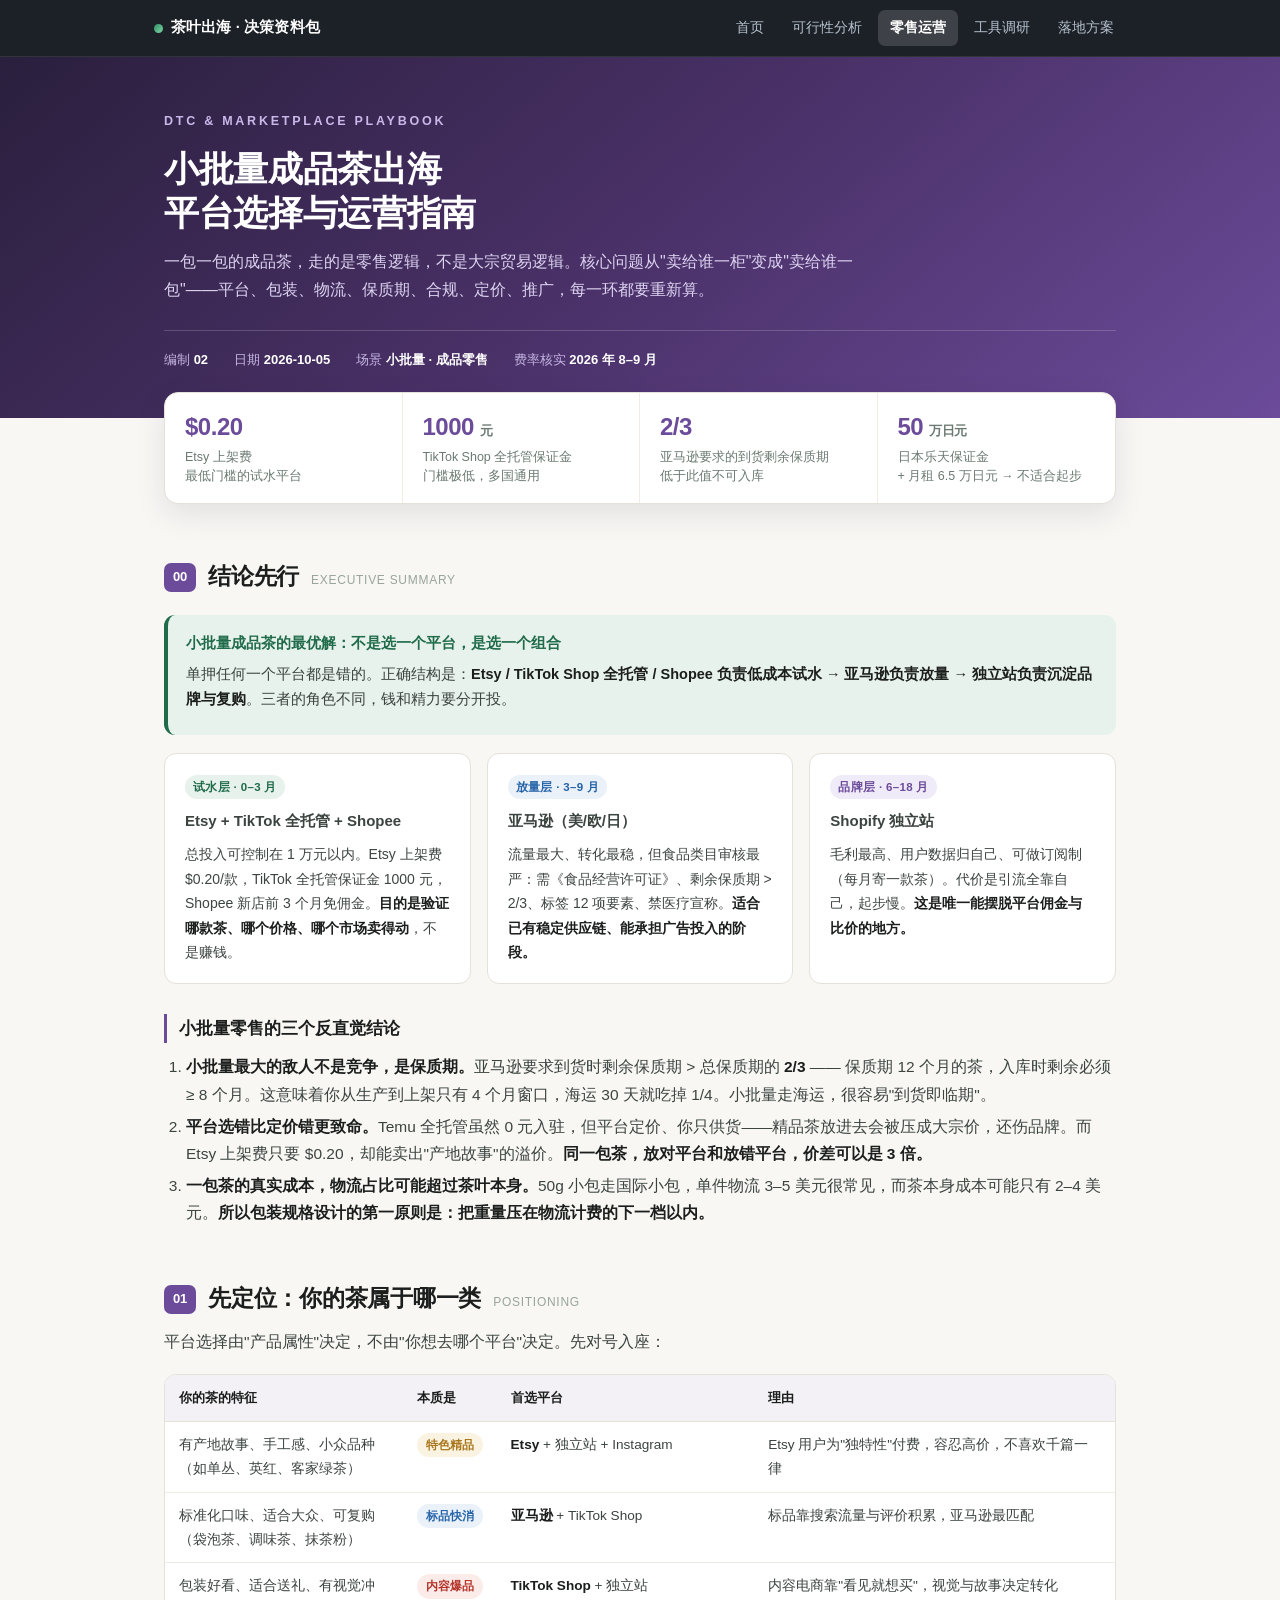
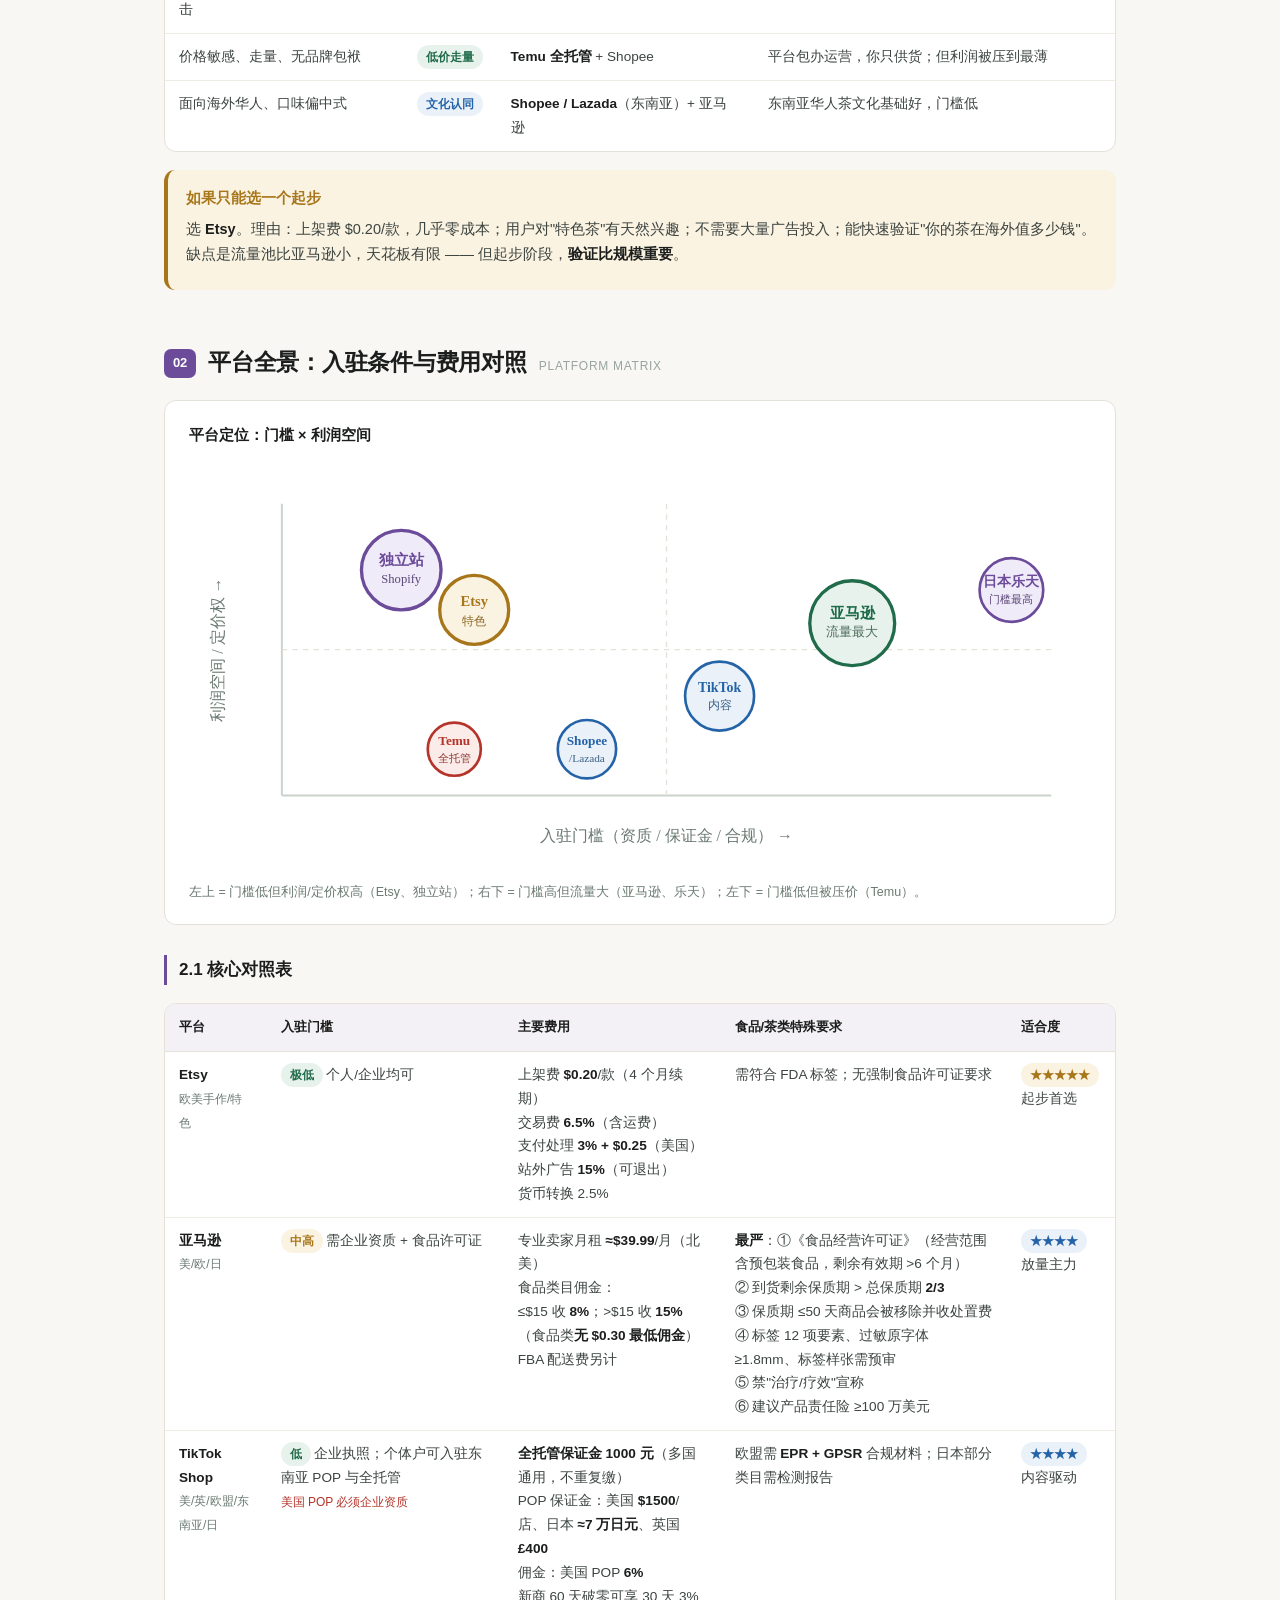
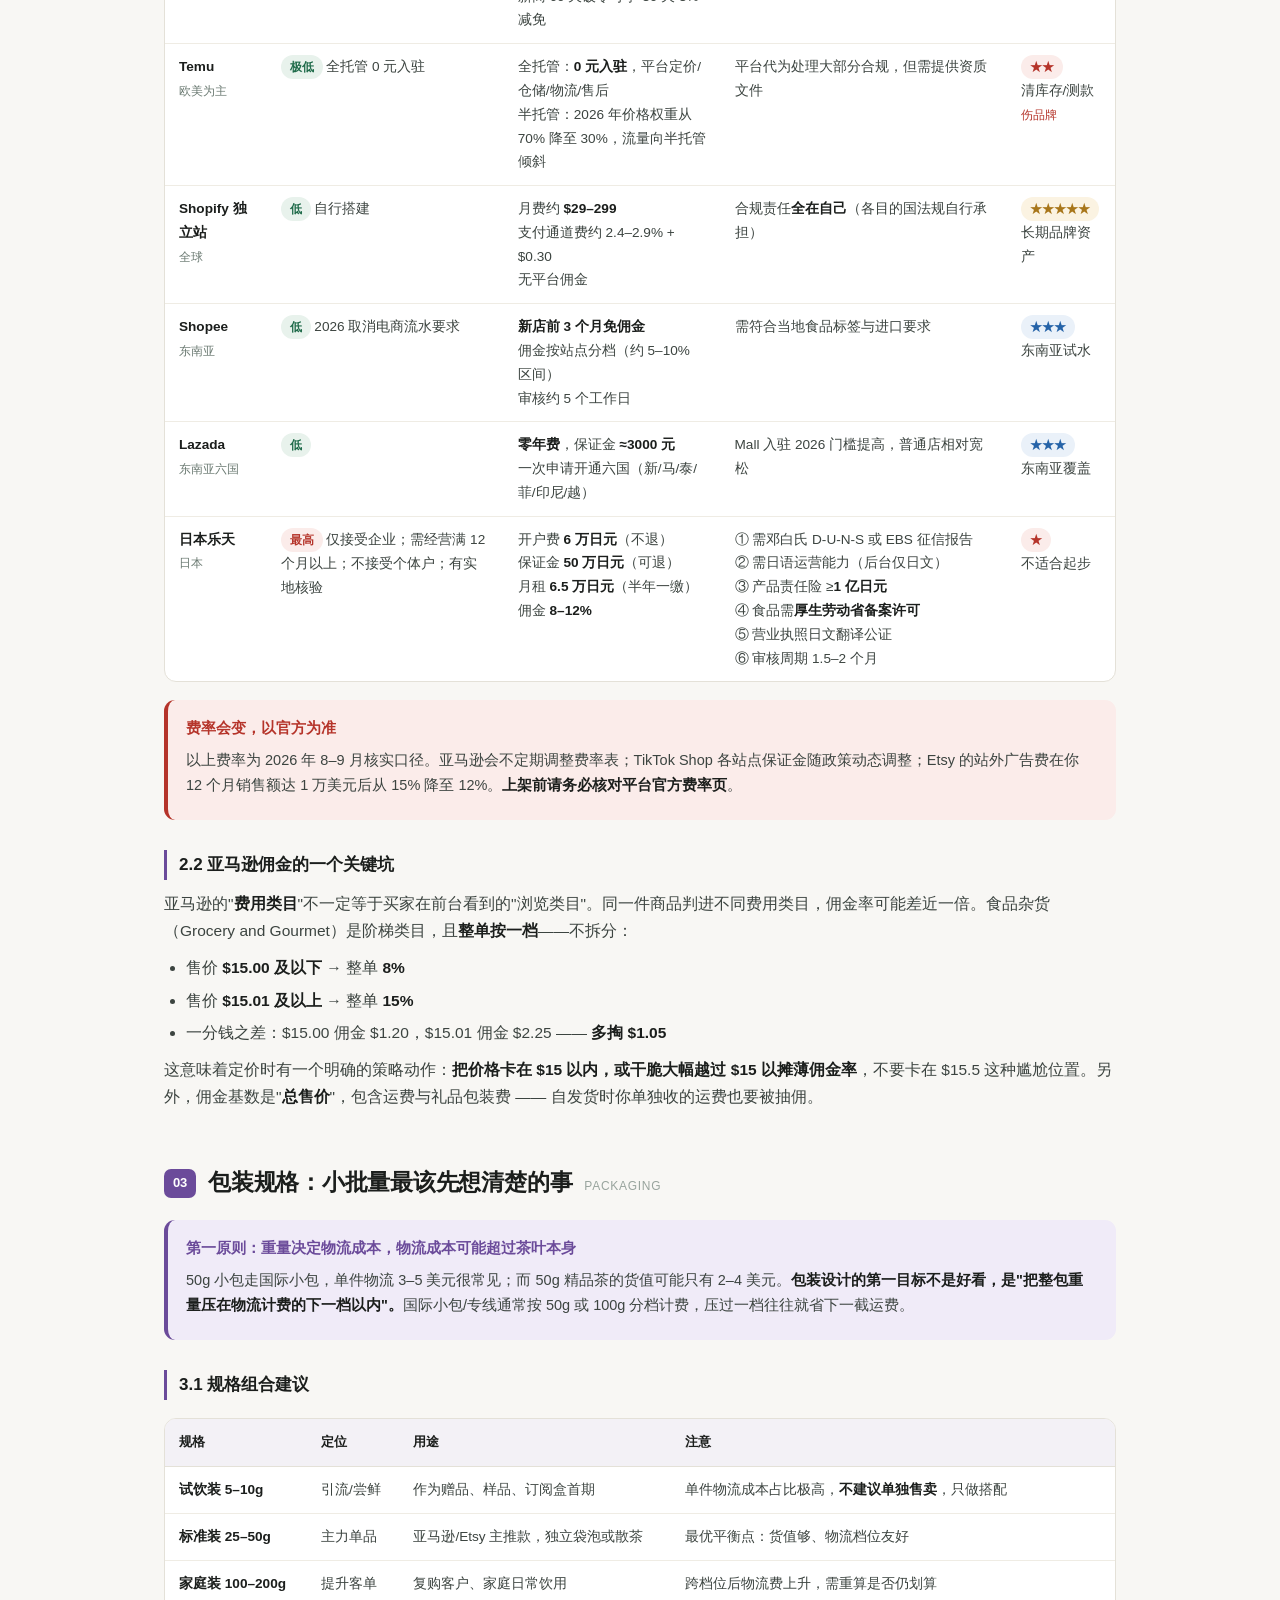
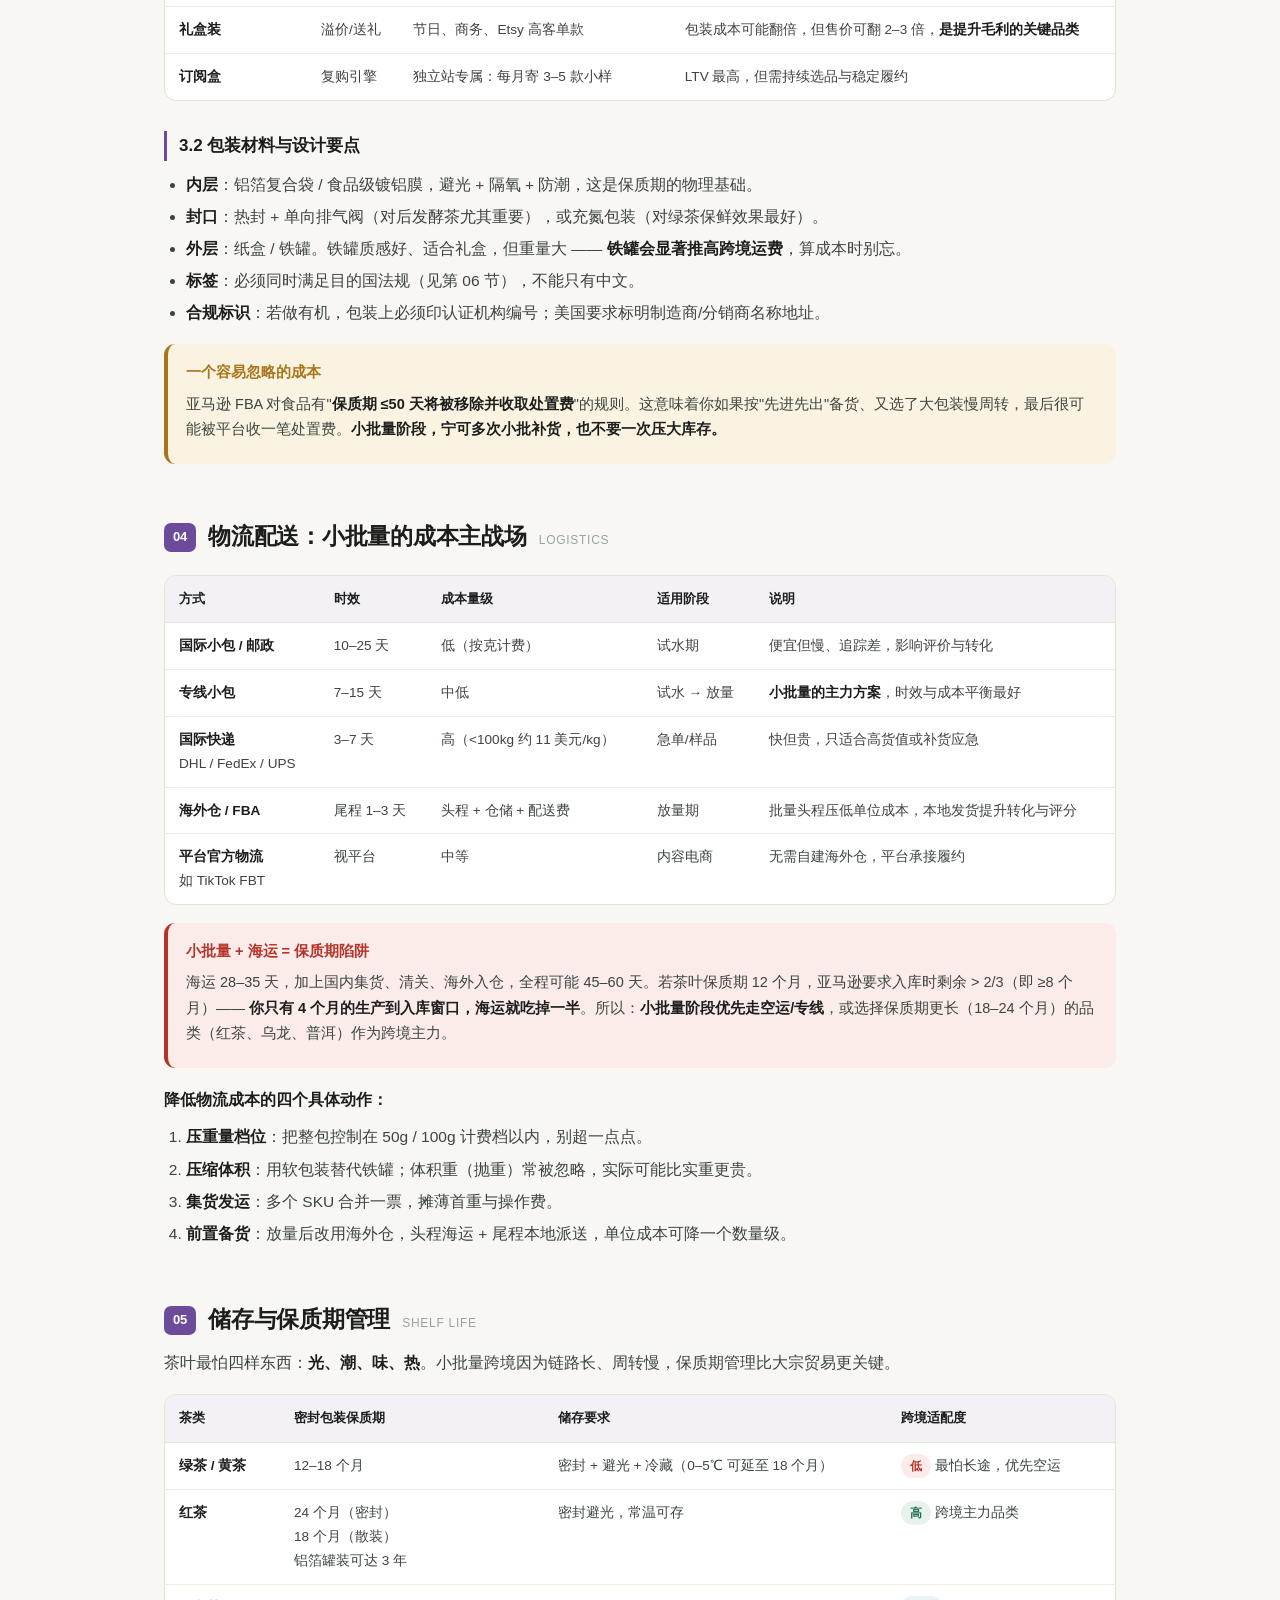
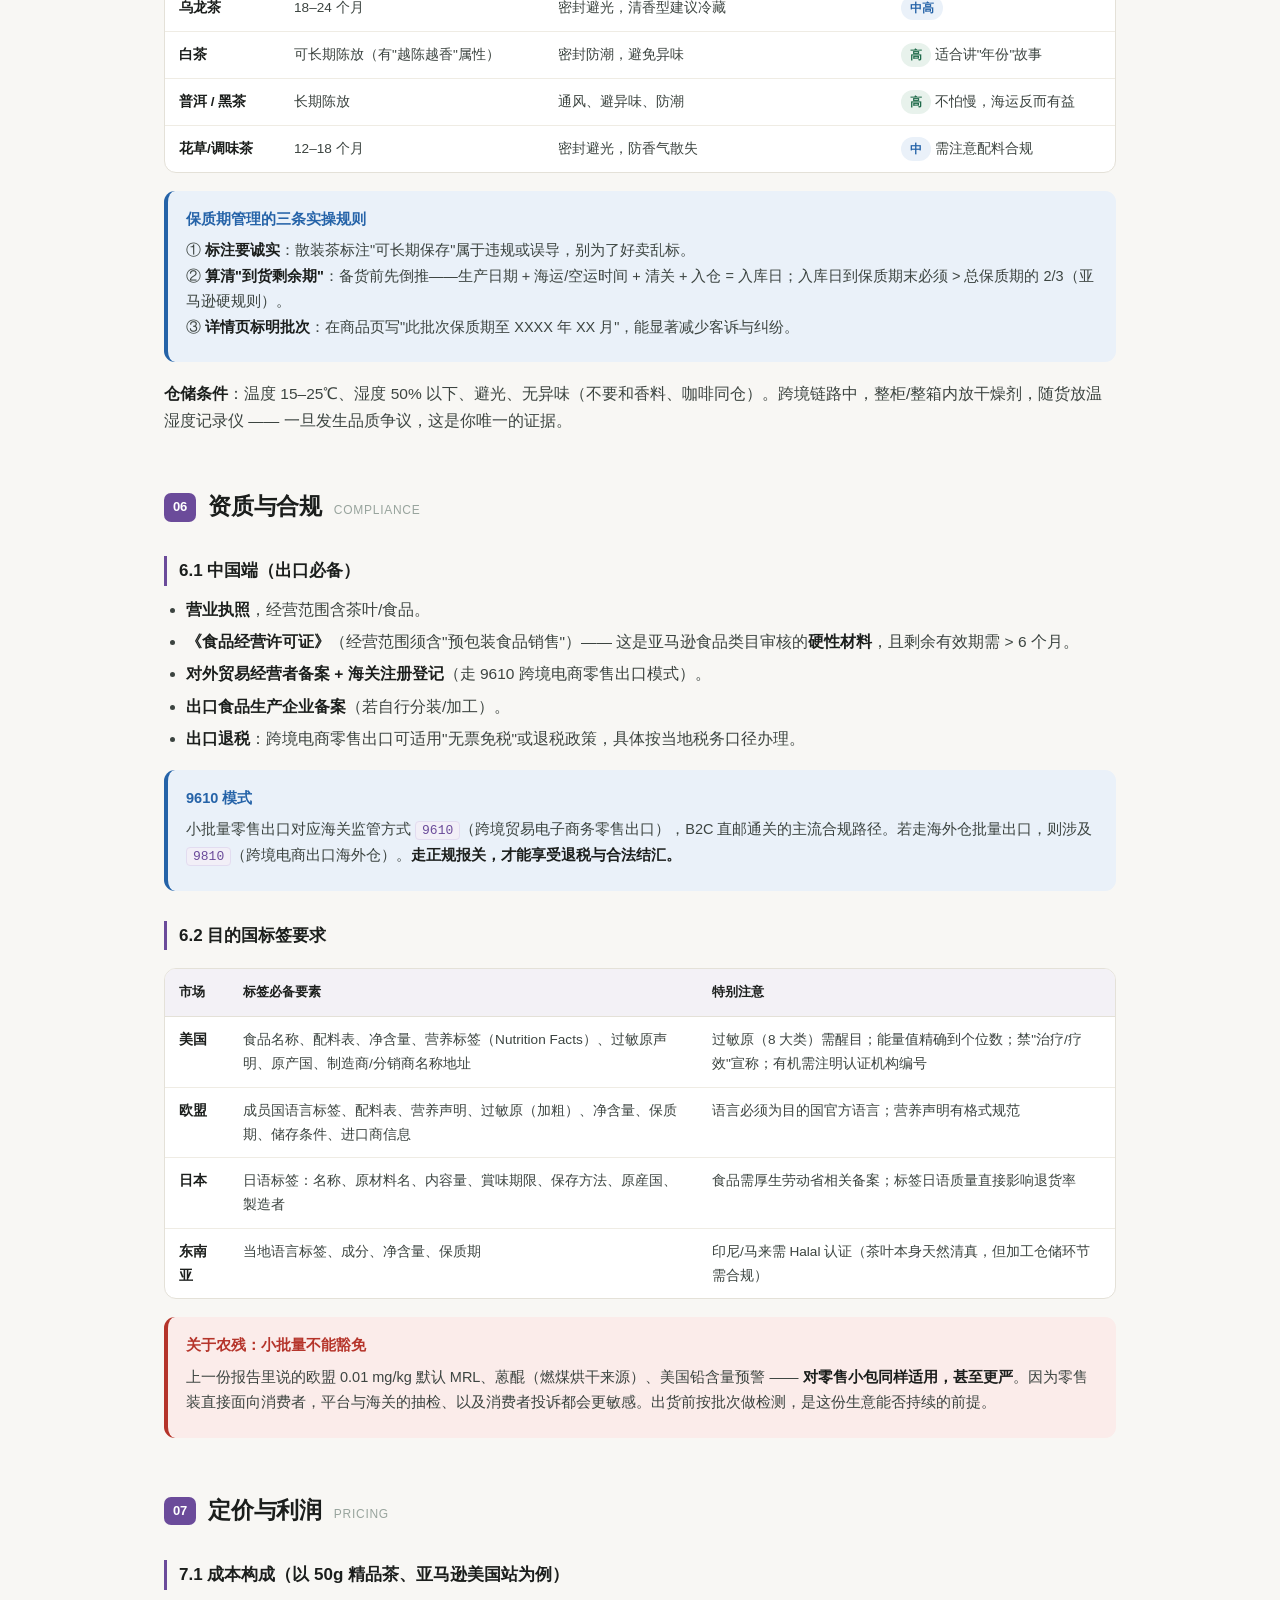
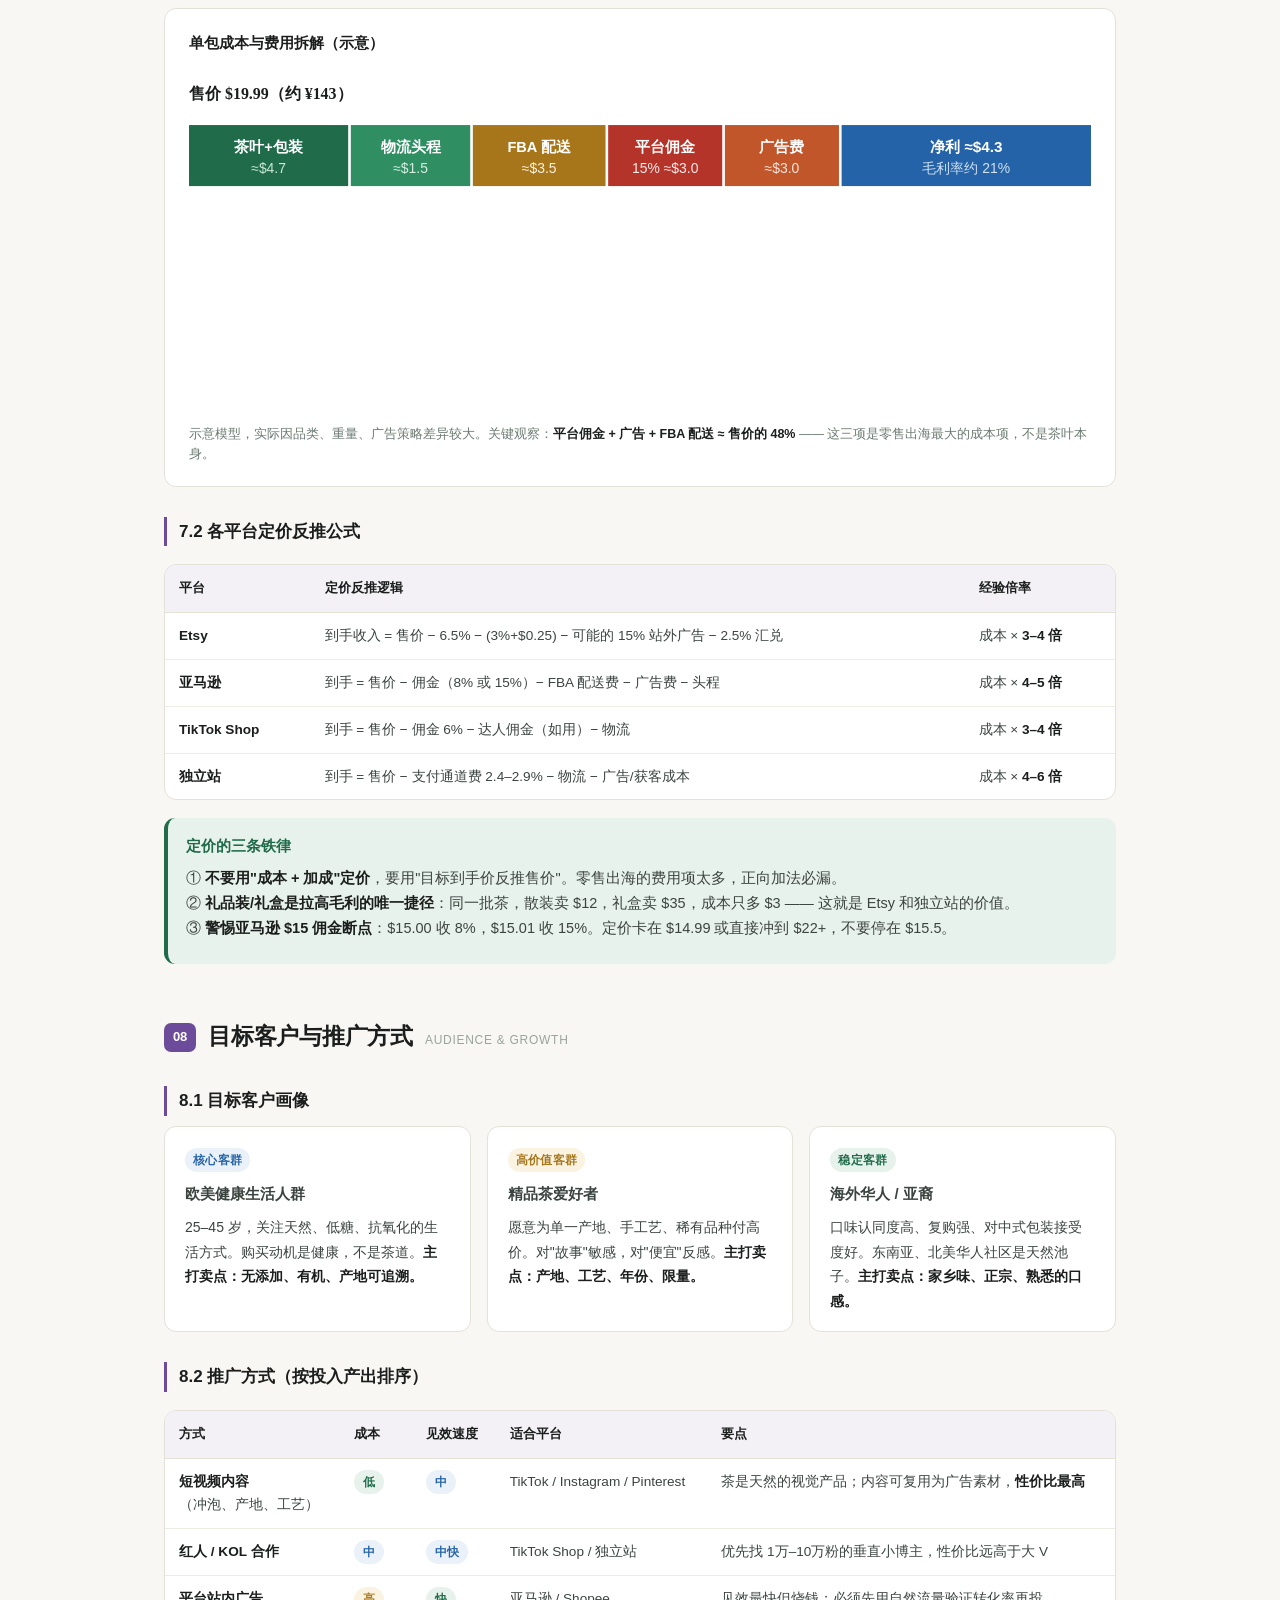
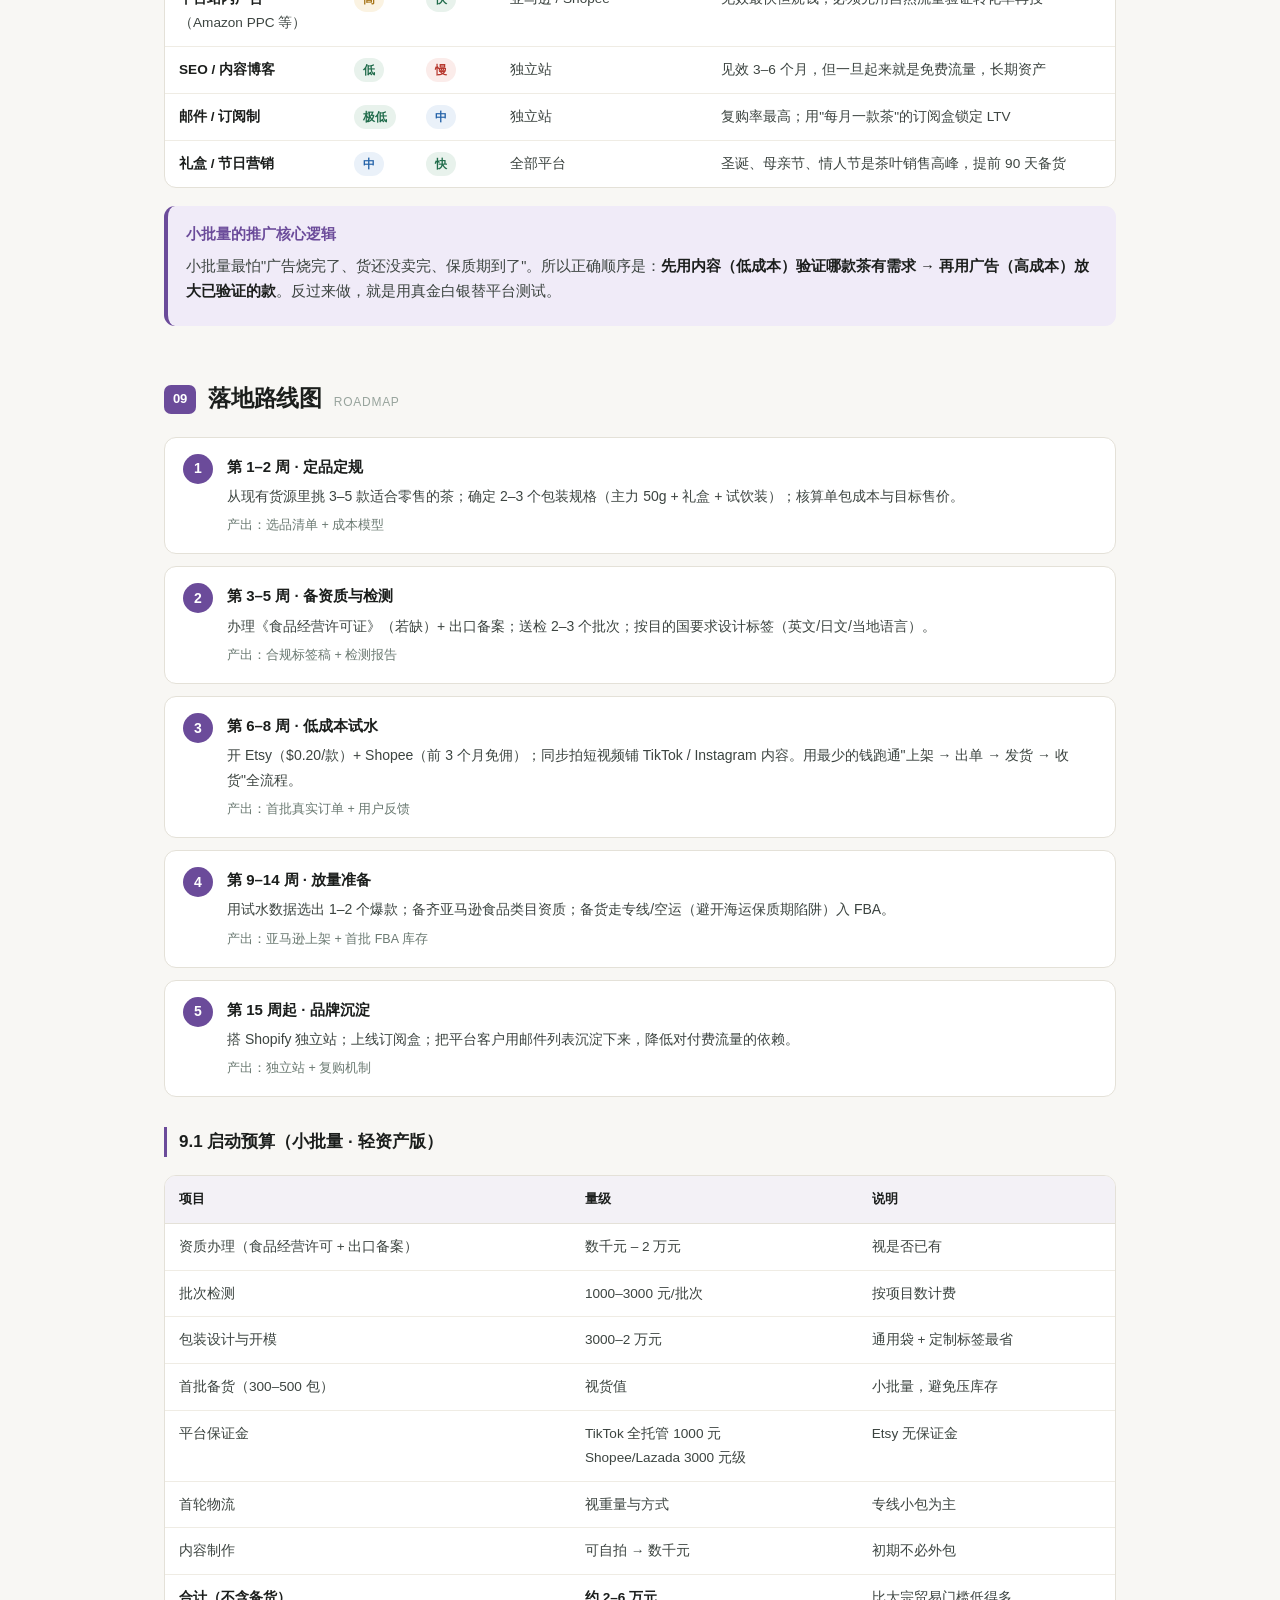
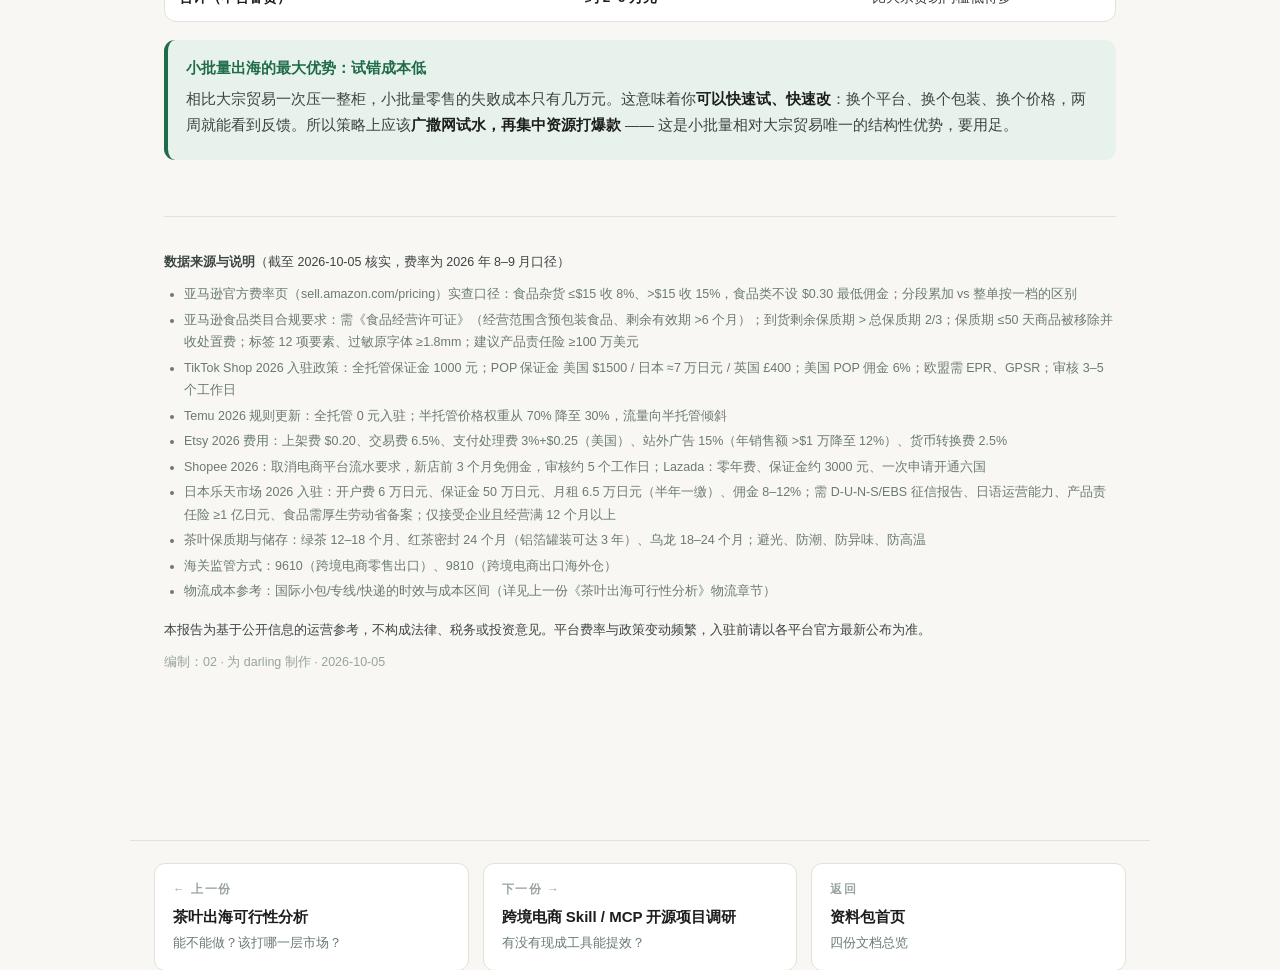
==== commit 50a76b15: "新增第四份文档：跨境电商 Skill / MCP 功能落地方案 - 新增 reports/skill-mcp-implementation.html（8 个 MCP 工具 + 3 个 Skill + " ====
--- a/reports/dtc-playbook.html
+++ b/reports/dtc-playbook.html
@@ -135,6 +135,7 @@
       <a href="feasibility.html">可行性分析</a>
       <a href="dtc-playbook.html" class="active">零售运营</a>
       <a href="skill-landscape.html">工具调研</a>
+      <a href="skill-mcp-implementation.html">落地方案</a>
 
     </div>
   </div>
@@ -872,7 +873,7 @@
 <div class="page-pager">
   <a href="feasibility.html"><div class="lbl">← 上一份</div><div class="ttl">茶叶出海可行性分析</div><div class="sub">能不能做？该打哪一层市场？</div></a>
   <a href="skill-landscape.html"><div class="lbl">下一份 →</div><div class="ttl">跨境电商 Skill / MCP 开源项目调研</div><div class="sub">有没有现成工具能提效？</div></a>
-  <a href="../index.html"><div class="lbl">返回</div><div class="ttl">资料包首页</div><div class="sub">三份报告总览</div></a>
+  <a href="../index.html"><div class="lbl">返回</div><div class="ttl">资料包首页</div><div class="sub">四份文档总览</div></a>
 </div>
 
 </body>
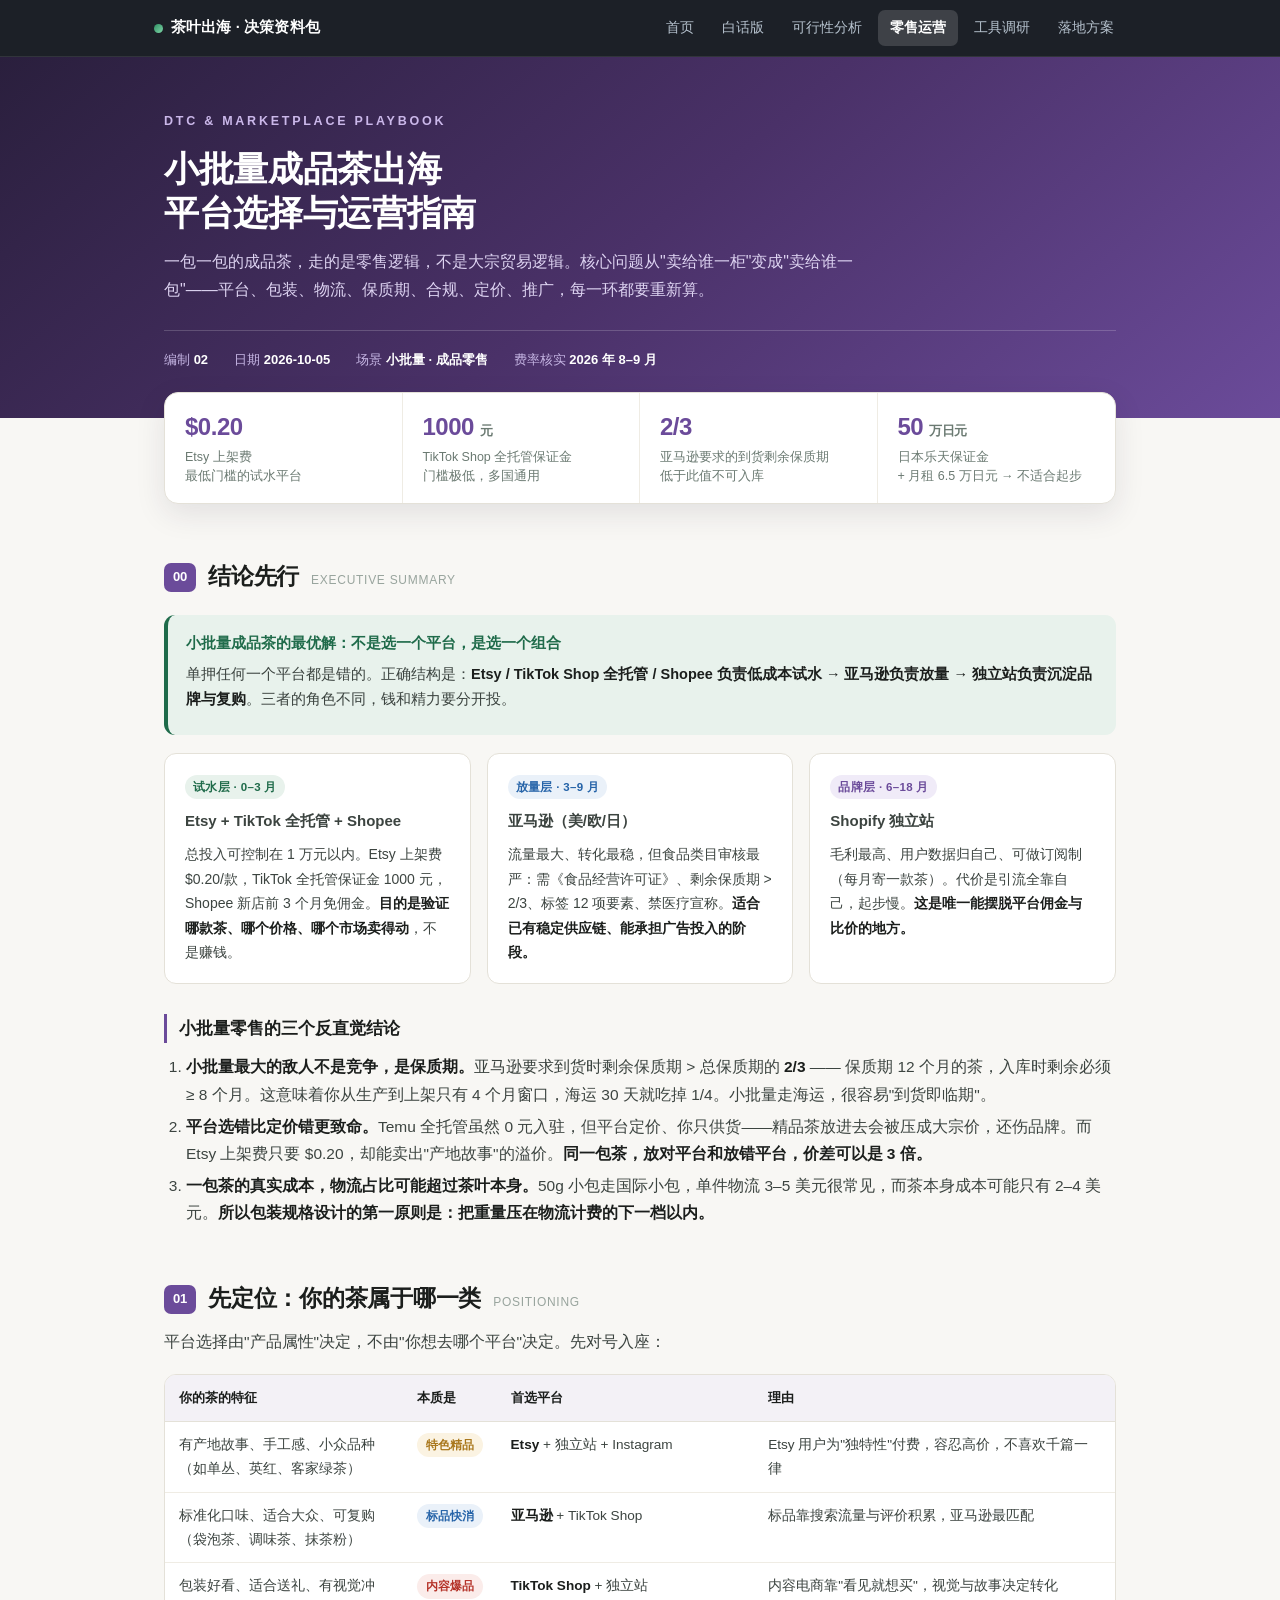
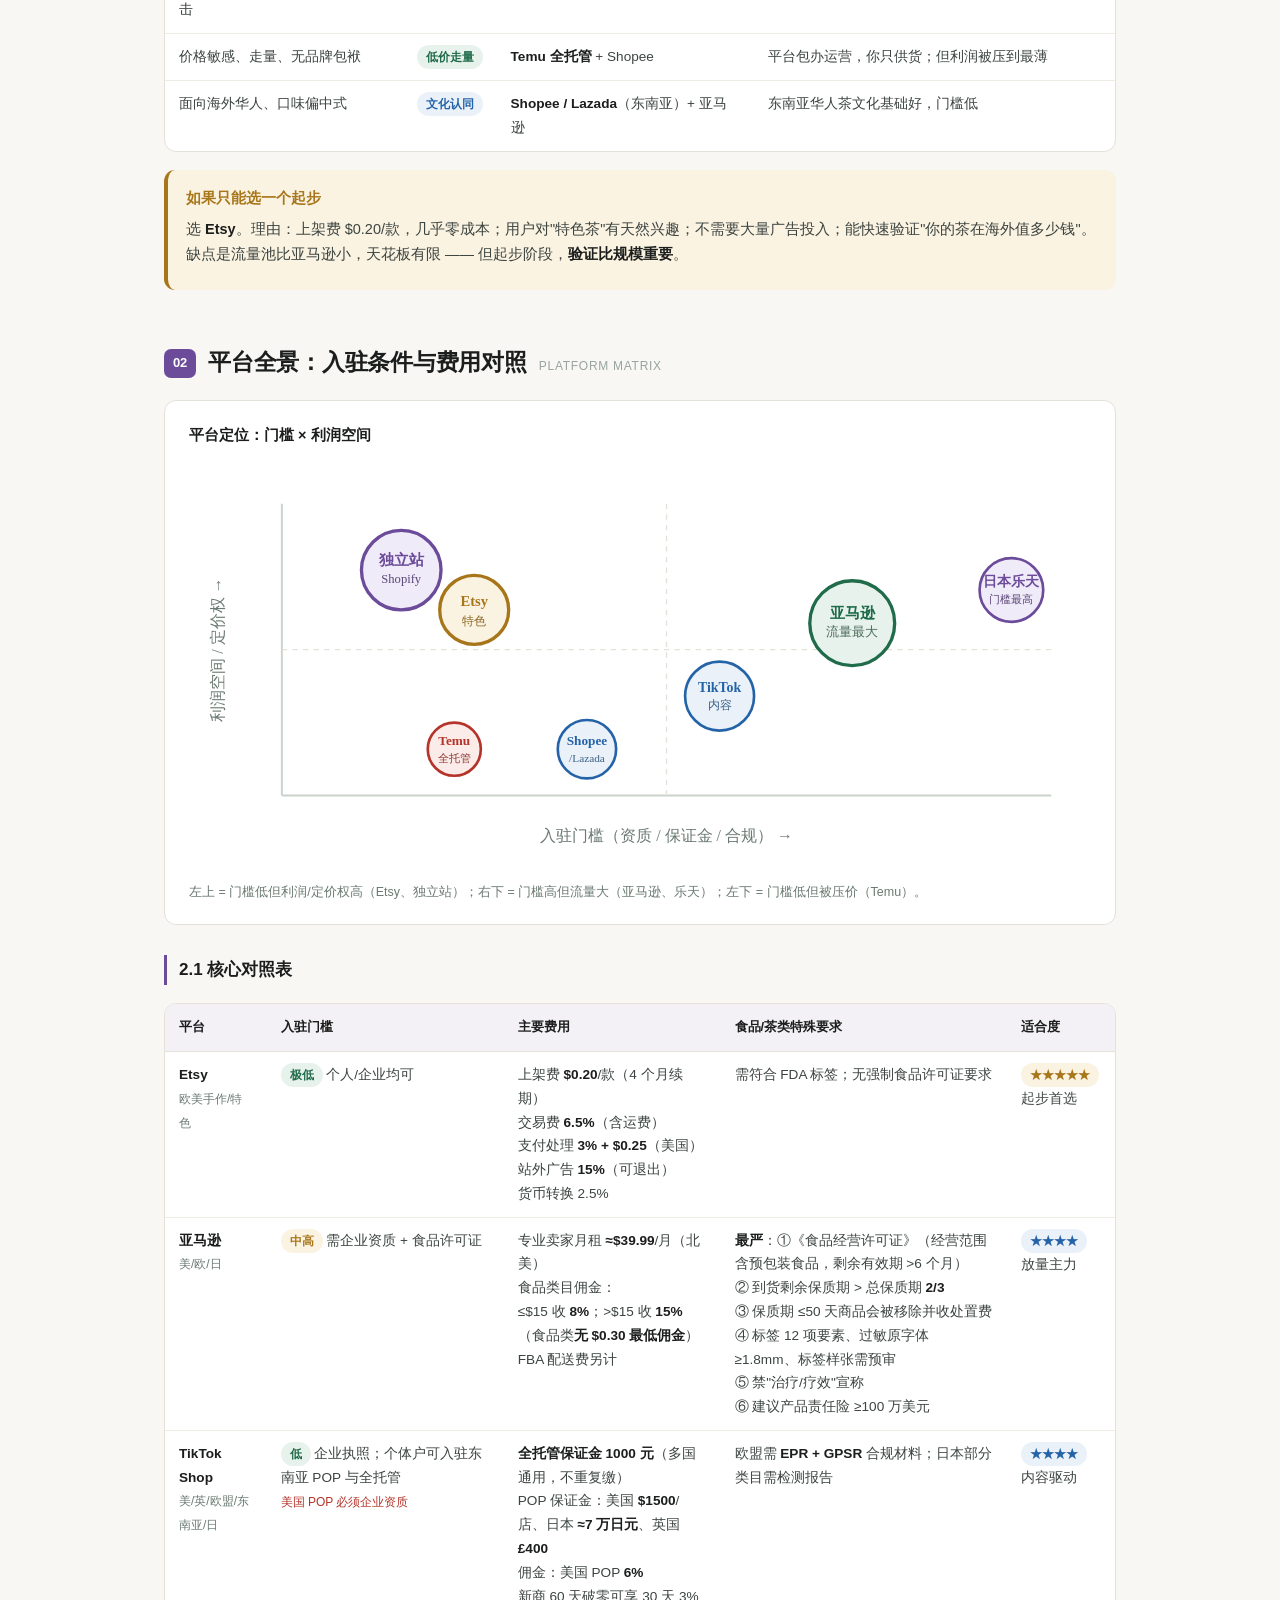
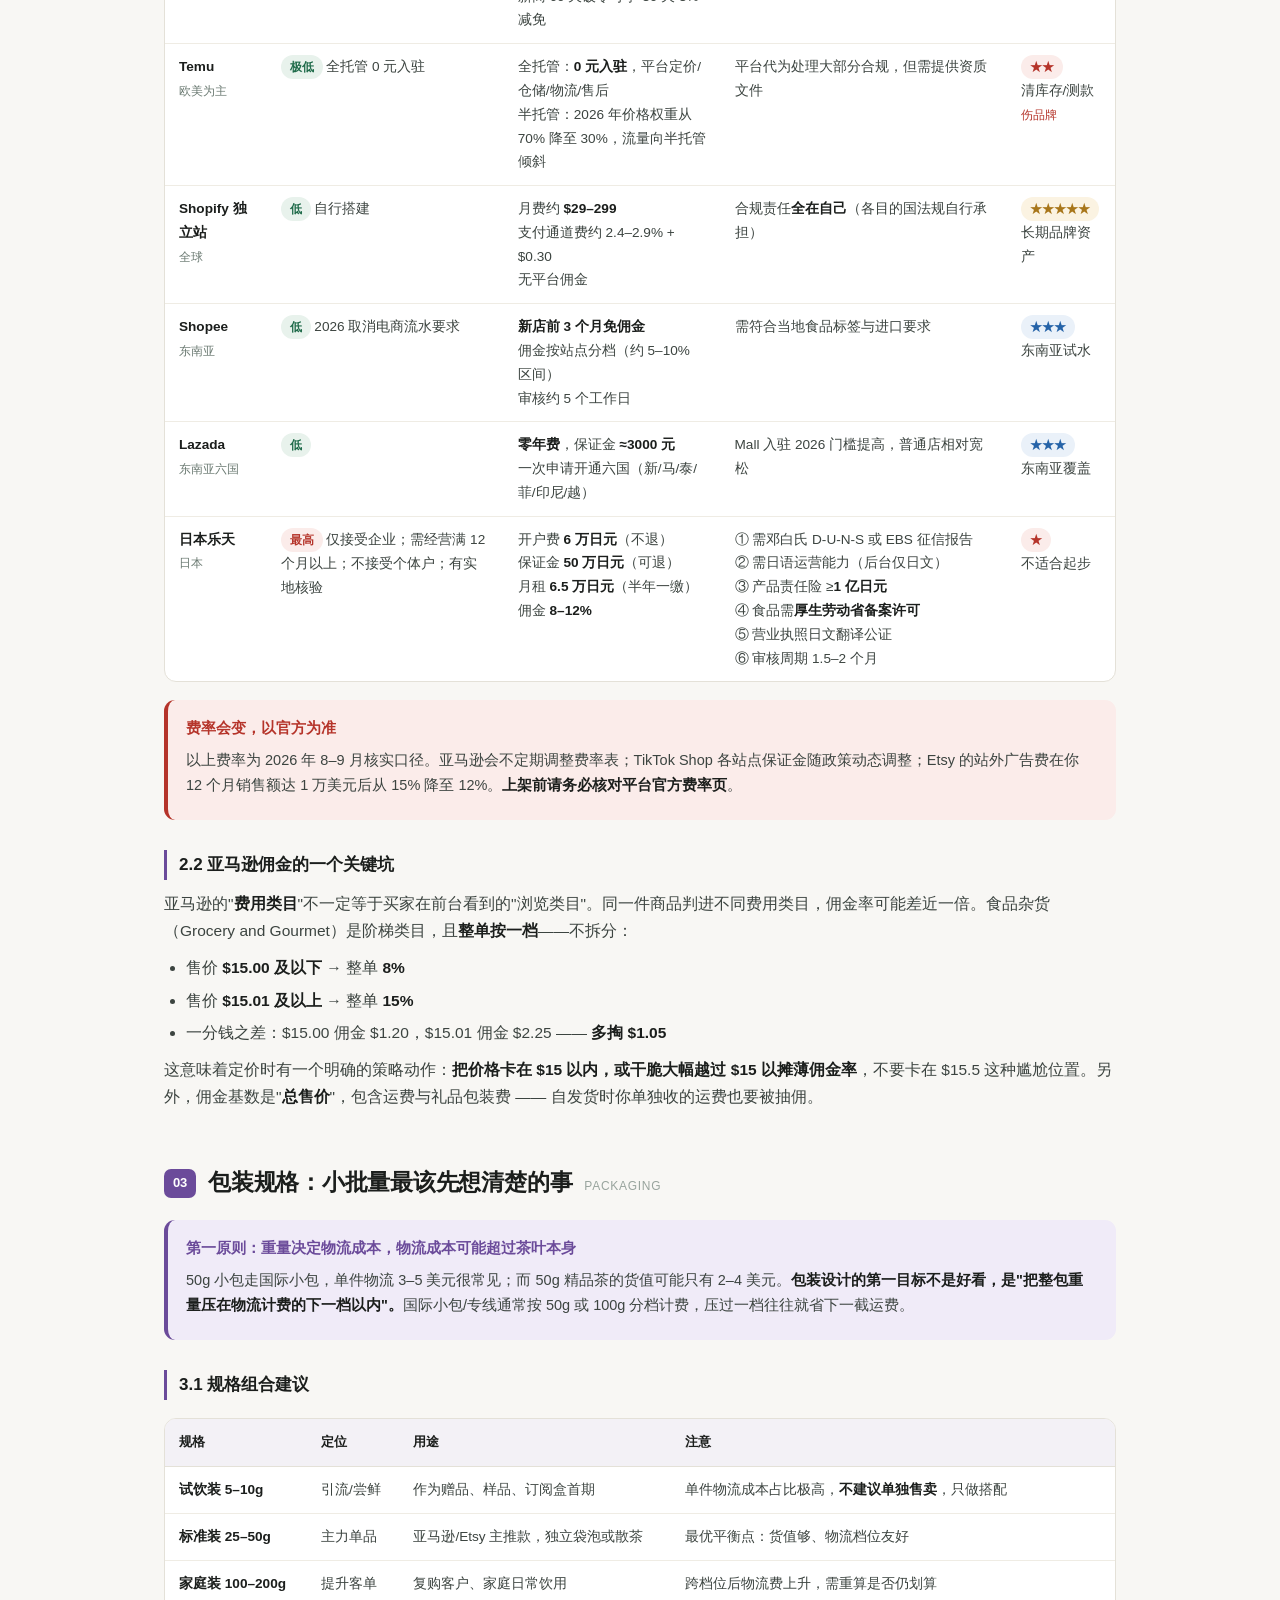
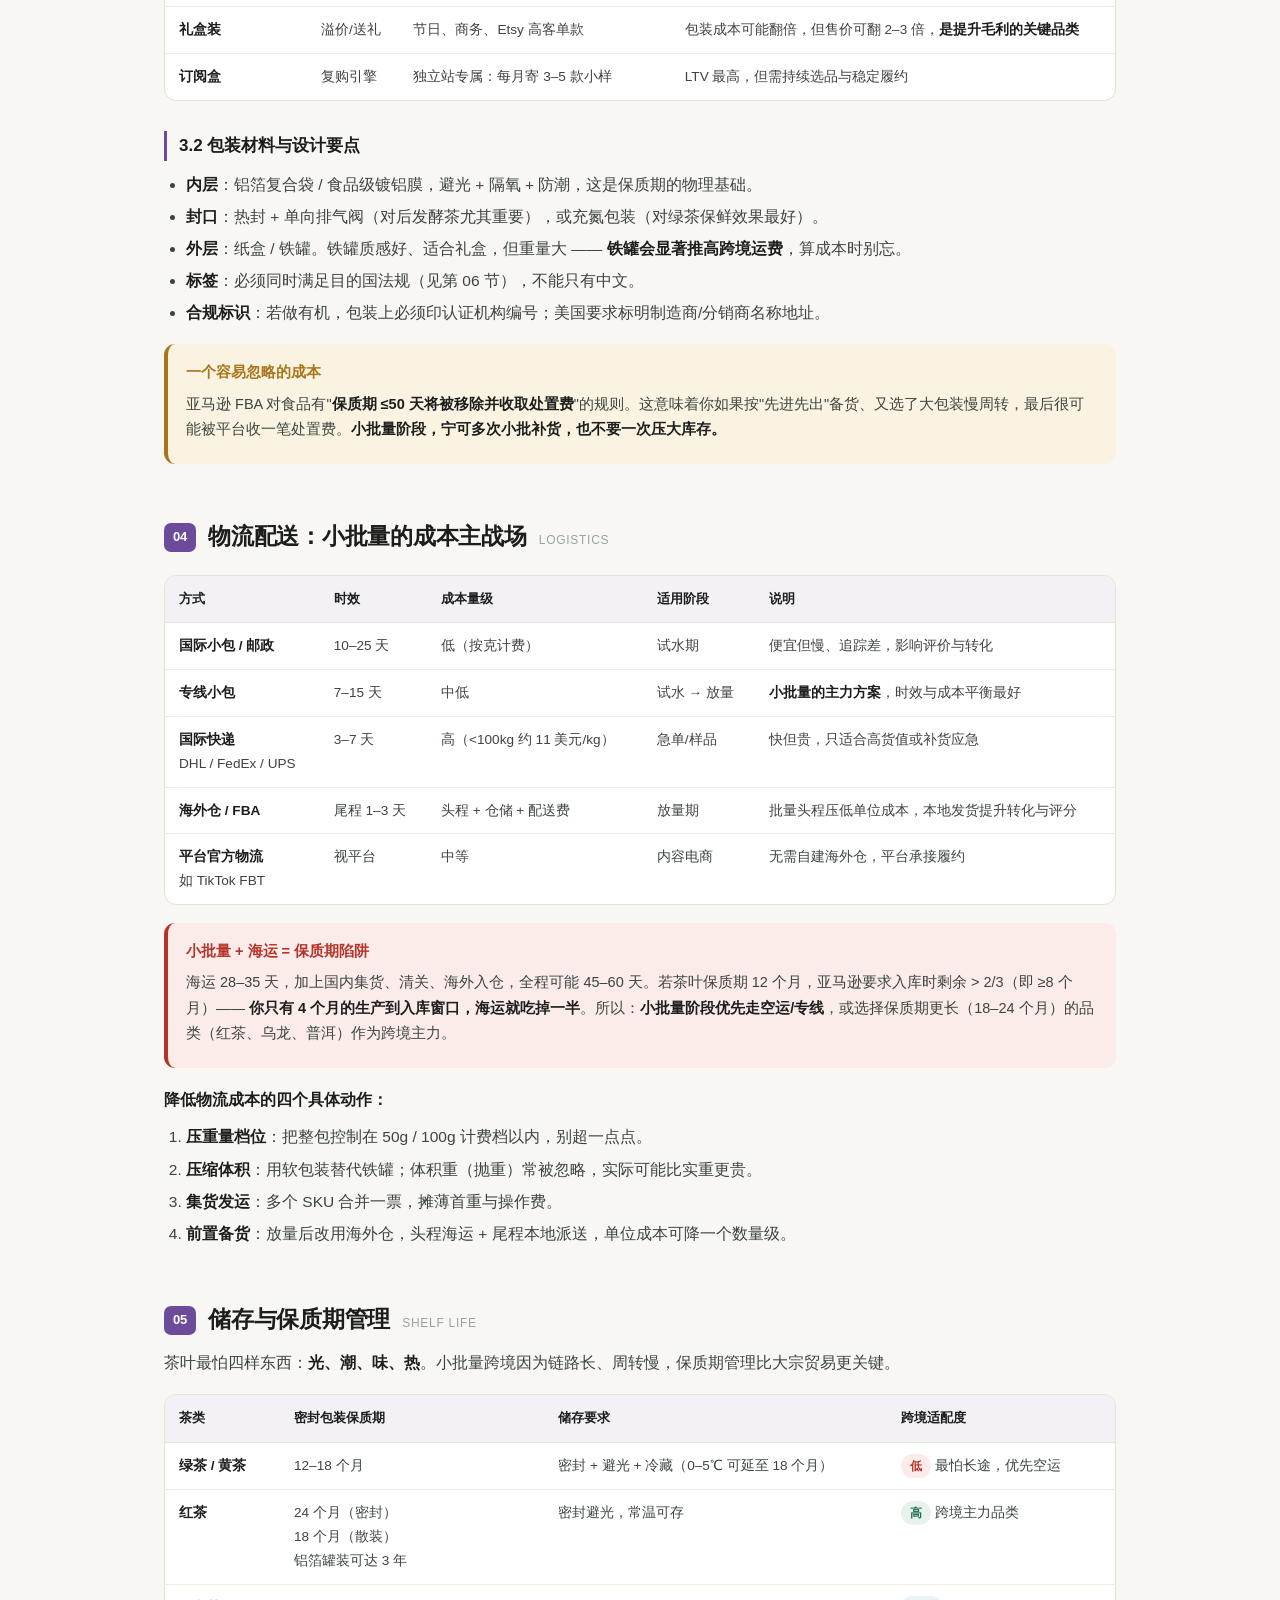
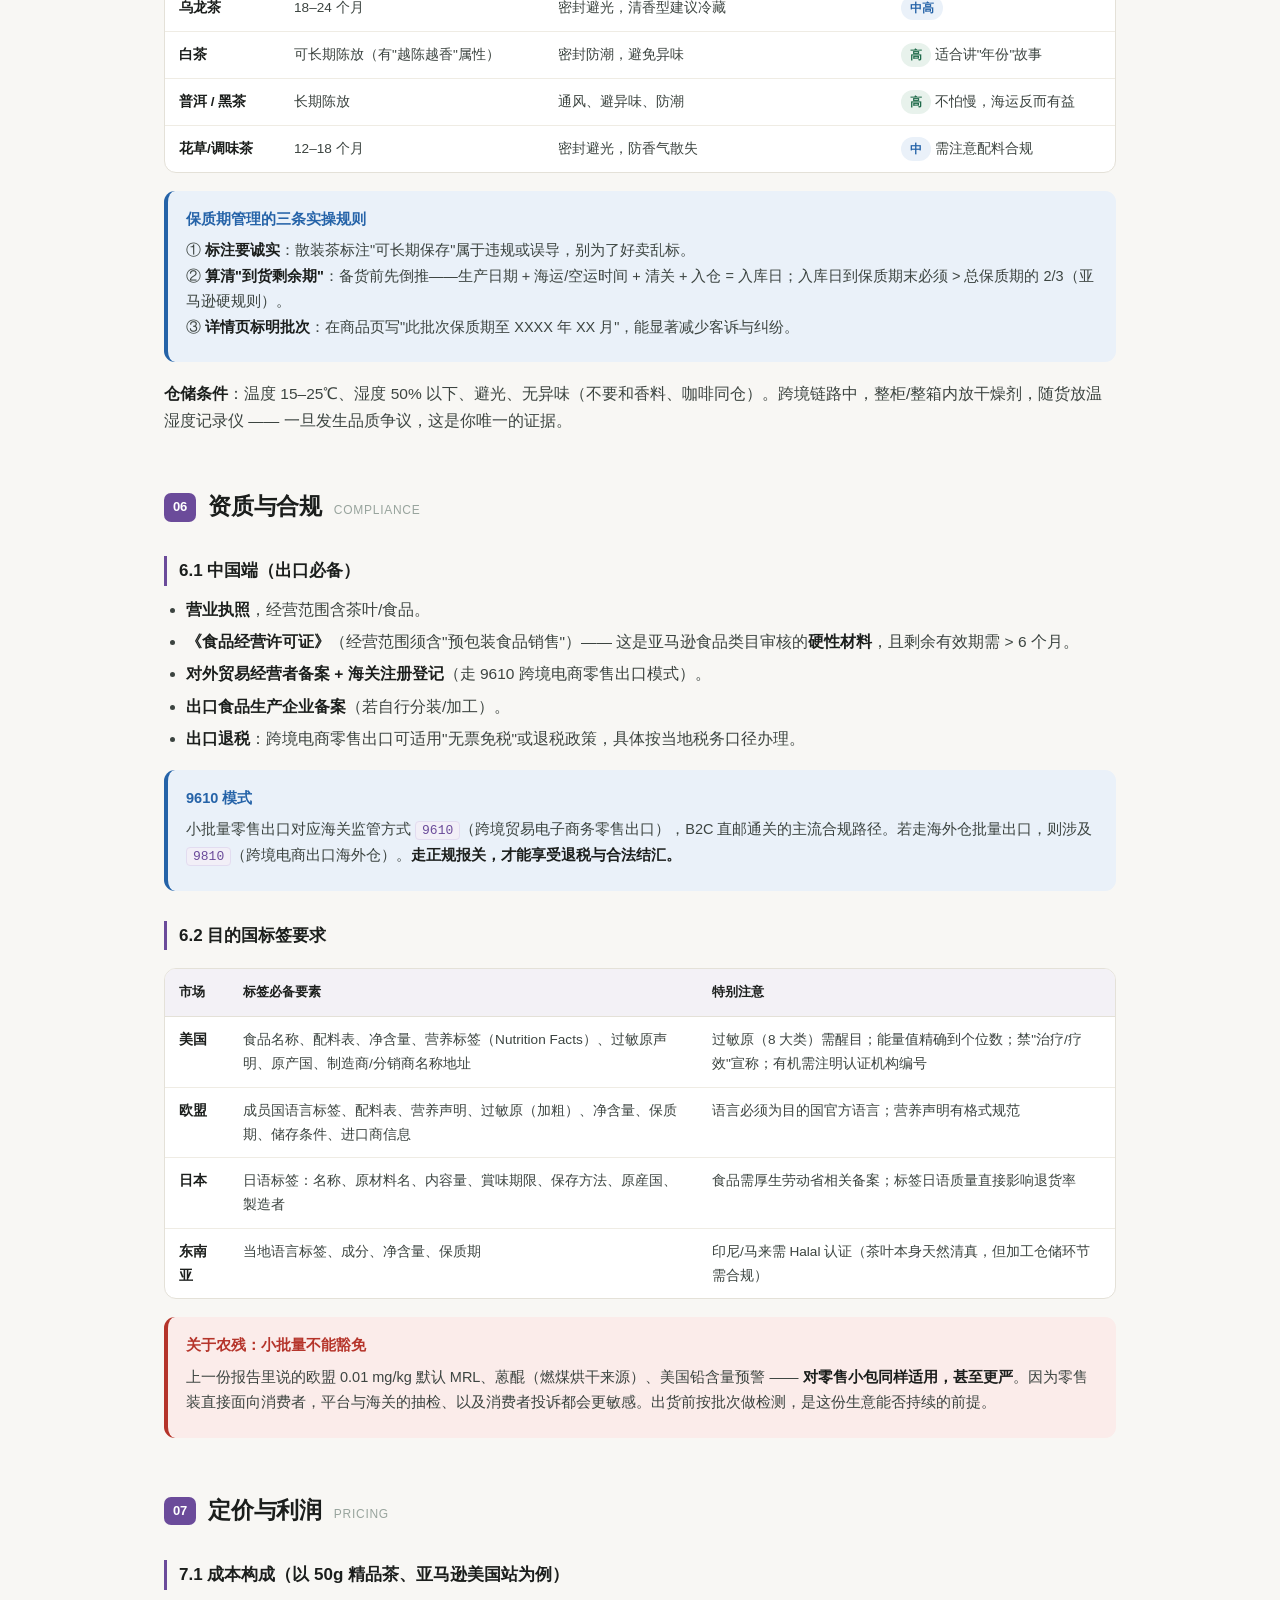
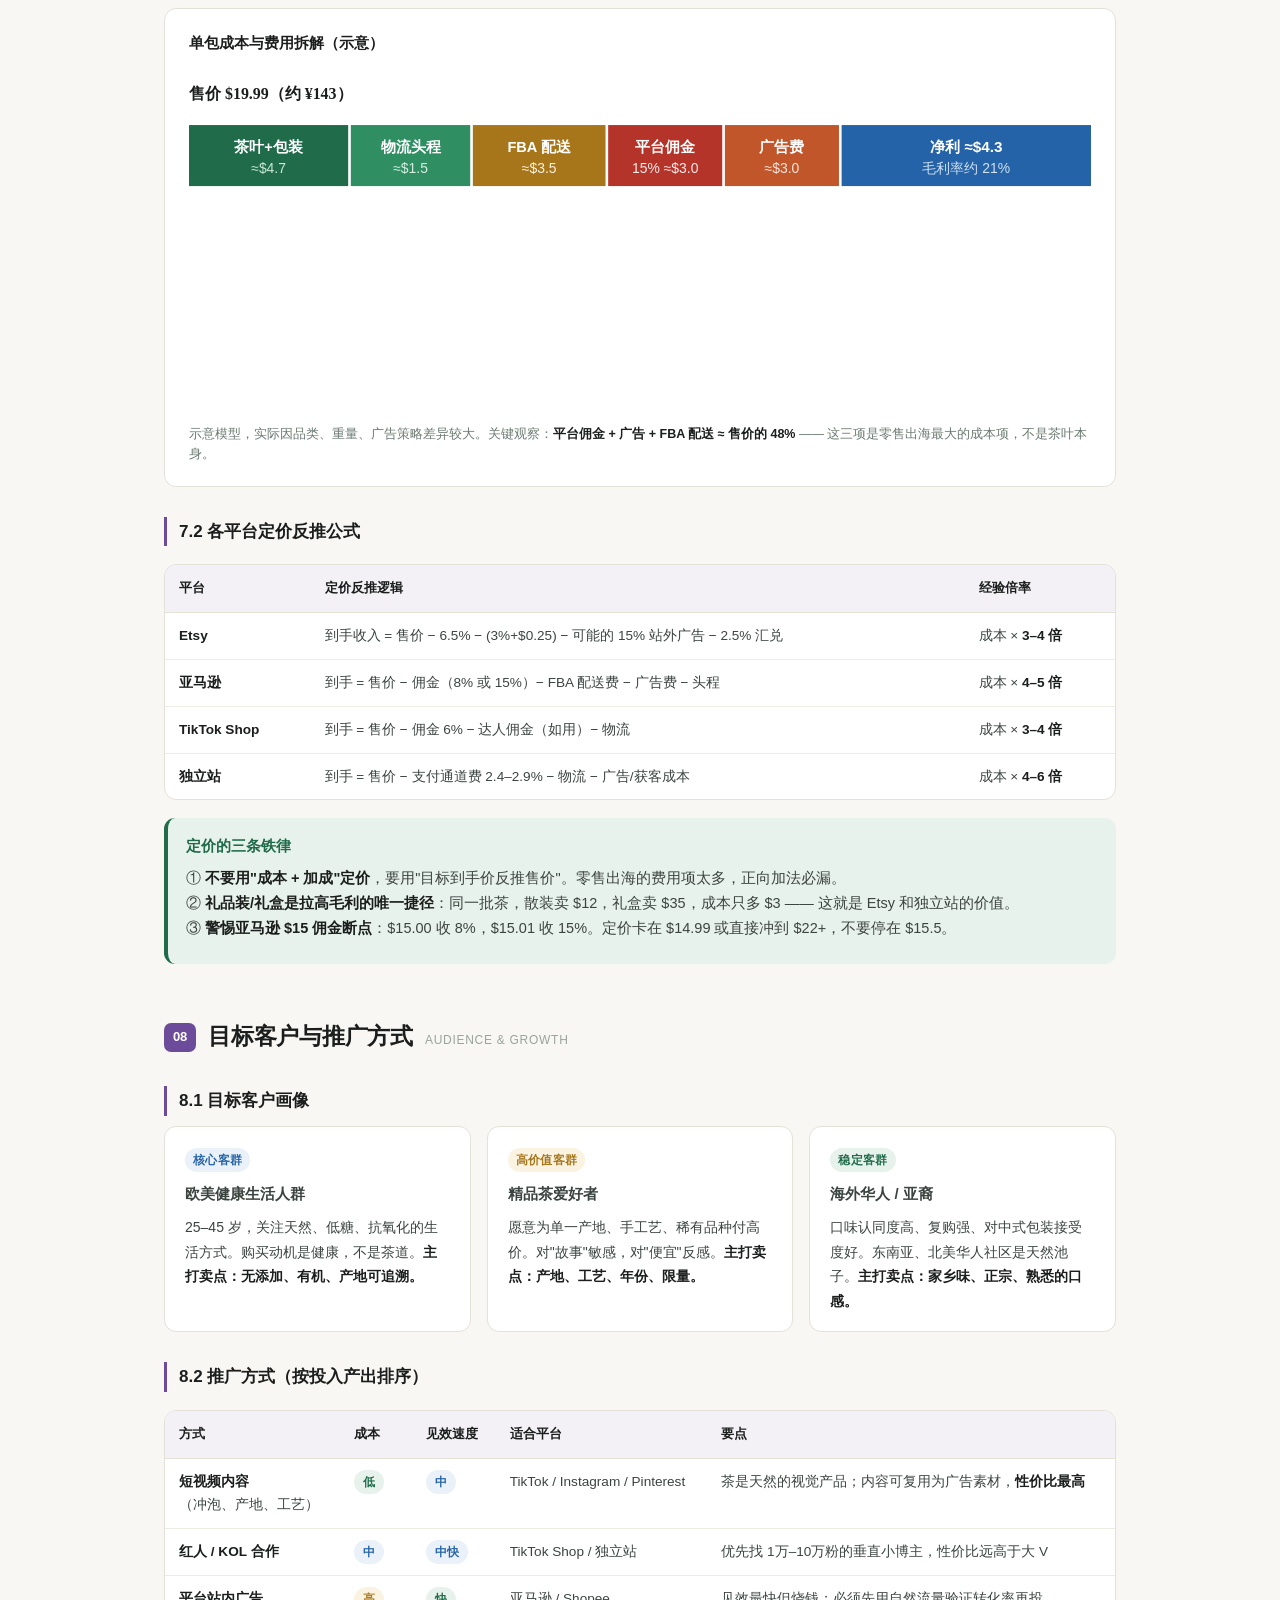
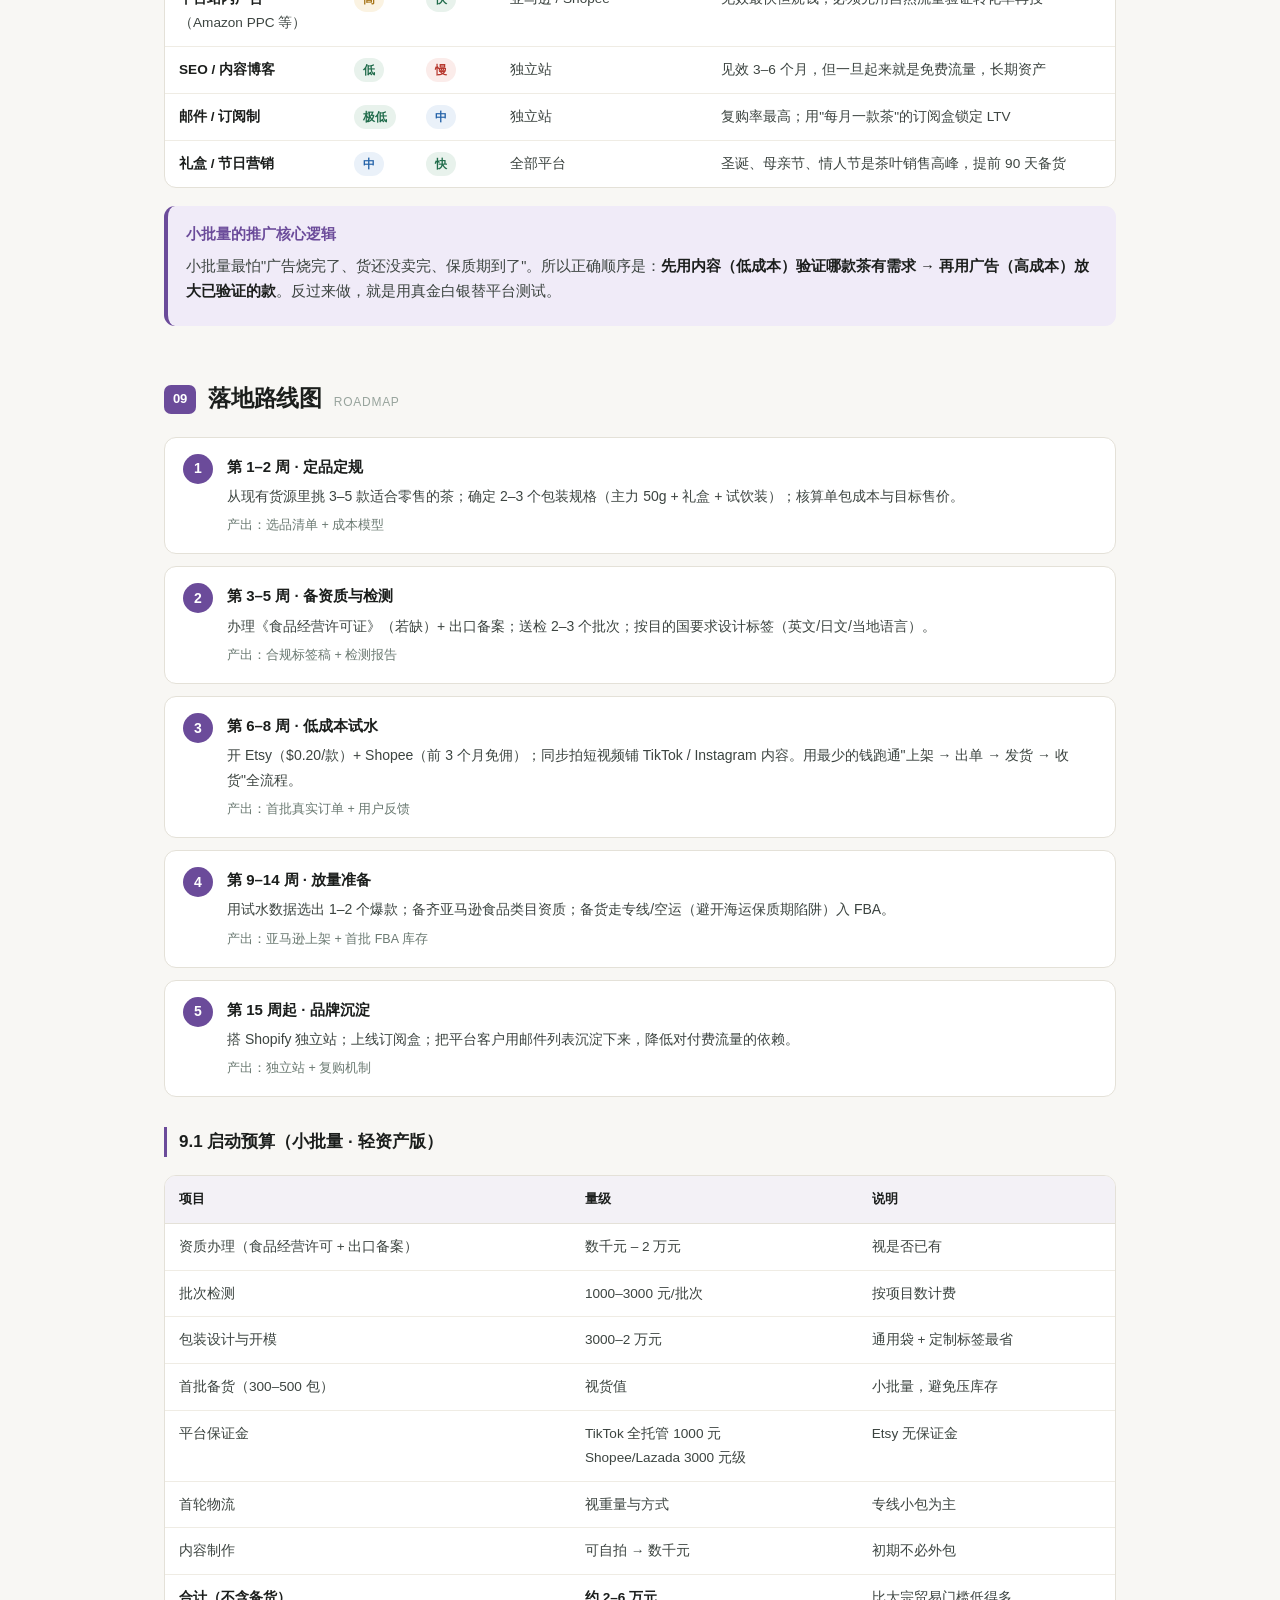
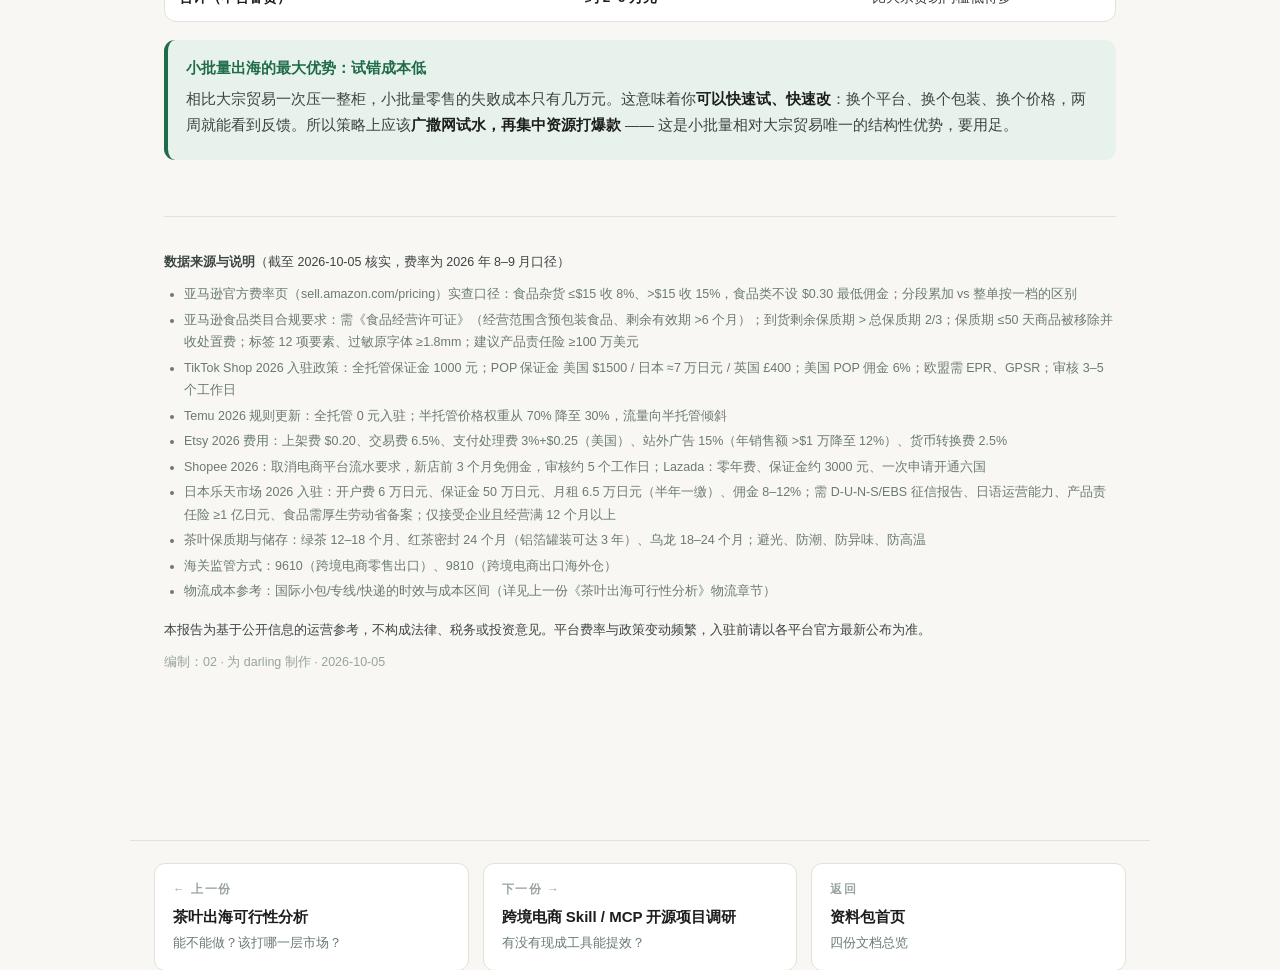
==== commit a3dbfe72: "新增白话版导读页：不懂技术也能一分钟看懂 - 新增 reports/plain-guide.html（全大白话，打比方 + 对话气泡） - 全站导航加入「白话版」入口（六页一致） - 首页加入引导横幅" ====
--- a/reports/dtc-playbook.html
+++ b/reports/dtc-playbook.html
@@ -132,6 +132,7 @@
     <a class="brand" href="../index.html"><span class="dot"></span>茶叶出海 · 决策资料包</a>
     <div class="links">
       <a href="../index.html">首页</a>
+      <a href="plain-guide.html">白话版</a>
       <a href="feasibility.html">可行性分析</a>
       <a href="dtc-playbook.html" class="active">零售运营</a>
       <a href="skill-landscape.html">工具调研</a>
